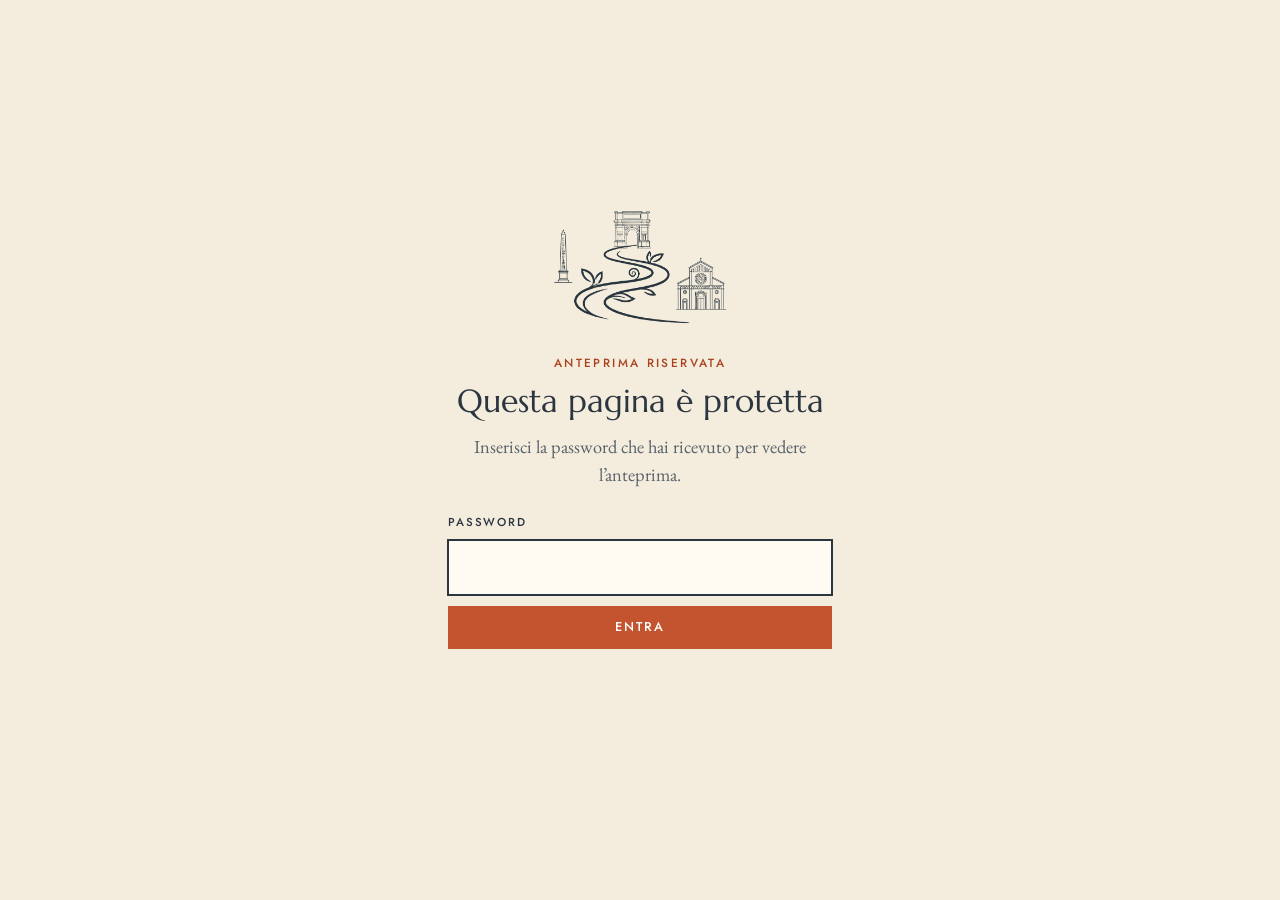
==== crediti.html @ 3506137d "Anteprima riservata" ====
<!doctype html>
<html lang="it">
<head>
<meta charset="utf-8">
<meta name="viewport" content="width=device-width, initial-scale=1">
<meta name="robots" content="noindex, nofollow, noarchive, nosnippet, noimageindex, noai, noimageai">
<meta http-equiv="Content-Security-Policy" content="default-src 'self'; img-src 'self' data: blob:; style-src 'self'; script-src 'self'; font-src 'self'; connect-src 'none'; object-src 'none'; base-uri 'self'; form-action 'none'">
<meta name="referrer" content="no-referrer">
<title>Anteprima riservata</title>
<link rel="icon" href="assets/img/favicon.svg" type="image/svg+xml">
<link rel="stylesheet" href="assets/css/porta.css?v=cec3ff56">
<script src="assets/js/porta.js?v=bc7130b9" defer></script>
</head>
<body>
<main class="porta">
  <img class="porta__emblema" src="assets/img/emblema.png" alt="" width="633" height="418">
  <p class="porta__occhiello">Anteprima riservata</p>
  <h1>Questa pagina è protetta</h1>
  <p class="porta__testo">Inserisci la password che hai ricevuto per vedere l’anteprima.</p>
  <form class="porta__modulo" data-porta>
    <label for="password">Password</label>
    <input id="password" name="password" type="password" autocomplete="current-password" required>
    <button type="submit">Entra</button>
    <p class="porta__esito" data-esito role="status" aria-live="polite"></p>
  </form>
</main>
<div hidden id="cifrato" data-sale="xH1IpJpv9F+vy4HvYJyS2A==" data-iv="WfISS+jM9rparlxU" data-iterazioni="400000">KKK6/z6exuKTG1l0fNaBkN30r4URt5e5mQXGX5FlsZaIgGAqCbBolrSXE32b0J57uvYV5OwiMKU4C7DgbQ2bhPMlA/[base64]/cau7+geUjUJ56qLoHa5TbYgeK+NBXYnRW7wChHUAD5VUco5Mt3RHLLTZsWGijpIZN+UTEZcEVCr5WuutIt1lSgg5thIUb1JSM1W3Gst9XE2GLtz96epxV1v2N1fkeCtN5zpazXuYqTzaa05AZMXbx3MQa59Mr/QmgiI7pfhpPyRYsWSsbDRRItWRDFFEfb61nO0dMy6L6K6HGlVhZ1Ig3Tdn/RKgCoDWe2rfm1LYm3uP4Rf9QcpJEKjpNE7Ic+fQFH27sDahUiwOPP/Id3Bkz/eU/uLu+tngFiOg0HQgmFfGGwdkbfFWzn3ViNGJsxbXJ9bhY30ujNFe+Kg/etOWQaOPhNunrK4LBvNj+9dF1kYB4kYuSDOnwtC2xPU9gGhRht32wIv/6cin2kQtfz9HYKYf5s4O6KgSTrp2/Wik+c6EC2NsvnQpEqb5WOFoVR9kMLT4BgB6VWiNJgaT8j0EKgU3VQAWftkx+wjA8TSDfh+6/qyBg3tEYXjZnYyM2dRK/4tw9c6SUEhTAWQFVgtuYwv4ywnjDLahrFTT9/GhZlpAbbsJlB0Zah0jGPqpj3PT15H9CQz6yCZhGcuBSom/YFYQ/ie3c4rLKKqMT6BtUIG5Xpo2L8vsGd9GNZj076kfoES5QiMaGyUFFZR06lhav+eGV+kq398u/2v2cMI5h/h2EHV5LV2wXJPvjj9Un1SnB5cJe42mhPrOT4SsjMntEMqr59Wntj3L3UAl3lPK1ZgFbk91XMjDO0osYTKsrNvC51WILV+ZJQWutE7cBgyozDsDX5HnOMn9LG2MXkq/kgbfOJtQLfkCEtYEq/gHPfA5K//JMrGkLNkv8Gm5kuxfOVqOkqnJQd8ZTzx+J2kAOkhSr3q4vJYsfA1NnbfdwJ4VzqlwBNLxmHyYMsAkrAkOf8dwbEwzpxWLAJgAW0EghvQMPFd5D2WY33GbDbwA43W1NVi0uUblAl5cgFiIj6YQzC5mVSjlVg4GWIIX24HDNkPkkl6ezRTvhbvcgsDR/1sLEU71zEdioNgEAuVLbL/VQis/hdvoRGKY1fJ00AEQ71nnL8KQ5fRWYXgFyOiGcR92Bf2uVXFhA+Zr5gPeSpF3QhgzurgjOUmm/6w6ubrU1+b0zX1kaNXfXf5D2zl2zcSEWs4PpPn6t6ddb0SBEOcgznIkPGovgve7gBUBMgLMu6NI29h2d2S5PX1gdJM2YCAS6HatX6VLcW+jwEOMUGAE6NlTHHA1mvGOOBTuZCH0TOxsSdbwu4NlrCRSNOQEno/WUxjCMi18Pw8egxaGmjKUrqtrraKbiNpFPtFkYByfVqfu/ovmIsohbGO9YOV8x4NN4PkcluvpYH0jVG1GxmEtvxalGjZjLkhsE1V8pLYZIkExgJ0v/FNzkvd2oOu1rkfwp+slr/+d/+7R3248/ezqwSUvHp3MUvF8VRTdC7q507TXgSIVuHFb1D5lFo4wg2niz1w+hik4OPBHAquKNsAb1YCpHq/YiPWCDeIaeFvSyrPRSjO7nT6VCr4VIPI9cEt2J3hHemMDsQxH5Vm8/0RZQUl2Lt7hLA0gRZxpCGt7p11oV5qCFi3CASccMl8FEQXYnOs+Dsboiiefi8oGt3izGGWpArtV9M74LbbVE4nm9i9APeO6/sN262LDUPHxFohxPTWugwEaVIvZ57AKuve5u+CYslYJEjmz5wnIj7TnoACVt+8JHhvL0LjEnE4WtYdkAev9crP53dQ69nvIYbW0eZi6hVCO1zDm1o9waeK05xHVYj8Trj5gVjqJUUeNTD4+rDMBfhcmx/APbzEJnWBm1sBsohsTNX6C1Q0e1nlIeivVAyurYV21vTdv/kzMFPj6lXPBgLJLWO4Egpk6BzepFHgjHvOHdCtO/4tJCfbAr7r78Jj3S3wiKdec8YjT27uJveyMdtwC+gCUZXRCOHP/ubDqsJxoao+1V9P21eFD9MPvs3ivf+QIUIVugAdzxBXb3ISh14C7fMwVmSN0GygEEflP+9Z2e30jTM9aFK4IpY5PUvNNucpIZ1R1knMVJ1mBCw4N77qXkq0uOj6I3jPYtpL2FSJ1YEV/rRIutcynS2zCeVNEODDTeWCo72scPR7/Fheh6MKFLaTeoC4JIUgOO/a8fMxE6iLoHuqxrGEsss8CxI/+5HeCC1al38BmFWCbN6xjwxt+JwlHKnf8tLFTH4Vn0McWJwKRh+q6utNNnUIKhrG62+Ofj+7YBQwvyXaUdzOSiw9ccBxfi7KvYXs9HKKJIZG9qBVJ0NfBbAZXnBVZh42mVQh0y5ypG2rsXtkwq/fyPHf9uBax81QWI2W/EYdGK45y31Fb3qYxV5aZZwgbtOBDRiEIGaxdkpoqfMNdJaxebnLAQ/ND1Ek1HHiPvZKKWu19eD/4m3fw9rEjm7PHHrVE2mjL2vzUXXOLPOjca3Ayk9mhfvncJzBhWNIyDc7DRW2IA4uVV/IHzsjM4OiF0pcgjh7T1uRN5OZ6V0shhIgBjeREpw7uM0pZUKkf+AMLGUvz26aIc4gbz3lnqmHWxmPi3XtN3NjcMe8EJkqdOe8KaEHbAf1W//R2scULTubROTFmTXTudvBwOyoE4Q6vf5zvxq7WhmzEAnKmHgoKX6tk/yEGD1+qtvwUnoYnYj+xbKd03HFk6P2/fZxAkbopgkxk4Y397x8MJIQdgurY4MpjNIeIX/vdqjsNHLOsY3+pFKF7Z16QTMNSUDgKfC0enHZ39i2lM9bRm7+s/NEdmAAobyNdbMRyPKE6yd52rEC1ewGm0aPHiP3hstci0TF3hbaIbwoVkP19gij+MtbORW8XnBGimkaQjl74gYkoFkMpL5mbRgr03xe//2JuhveYYiFdeGO0pF1qecMYpGZNk5rcsaldQOh5j6H67D6EluoT9YgDcqjVwXhHbSYofXPlW9puPtBOj3AtQ71vgQdUIv/gC6UP5Cy1Xsd112S8F/xmPFzIMwx4LfmGXcg9Pz8XExiHBTL/k/eF5eJ7jJh81ZuDDsQQIPA6Qc5WV98Bp1N85p+k/r8bPA30gYJJijwapawbN0+VIdHtmTltQs1oMSH/9hqZR6sJD+ya3PejmAfnUJgKM2job8Qwei1HMuCZ4jaraN5KE7m7uxmXt1XM/DJk+cW1AF0X8N/eiKb/9CN6d1m+VOT41iOQh6BGBvHkXunfLH95m++voRkzkl0fFfYVQae85dakW3ZgbzDdBDw75WvdMl3sMrKaf+aFBcudNl7gC5KT0aIP+d74awzbU+1Dlxs4we6/eFLyxLdSbPpRnVfX/ASWhxkuLZCLC+8Mum6UwdaF60hkpmJbsksHsKTzbkVA5J8eCzh/vXvm1beUz4D+DY2bXDFiCuXyIF6QbBjvEDgEjz8r5zvy+Jf8kSpZVgxNEczx02VviVEZ+XQ7TbcvjtbRcOBKvYQoU40GtTe6Ciqz0OOMsOPvy/GTsuLRcsM2gLTXv+qp/ySaCckXTlYioo35jnJtwpdfcrJSwh52hb5Ra6aE0a43qpiecXUwtS9UYAQ8l9n0+7nPjwkMhDEgGzZv/qpM79AhKKODlVAYJuMMZjhTkvEAE7M5QsRqg+fT17Ok8RDMMvMa8Aoj+wcrJo6HA1M/BAaE8dRD4hV1difORifMfroJx7IR0wijjSFjR511hxbHCCBGfEGOYYfBd/Mm2HSRCoSdU0YQaZSln08Vp/YdvY40TvJV1t24abDTUerGLoSA4h1anZPS9cbh/cvyWmOtGrvTNlOv6oGbVwF0cdiHV/0r4jV2OzrSLromSbJ5PNWjWXfaZAI0j1D9Q9om9EVnq2D01hs6XM/[base64]/jIpyzYBxh7yqxxd82+0GVZQ18qvquZpNKjTHlu+tpPCh80oM8Qgvk5ky/SkEITj4pMsT6/CD0Yv5e2J1rfUDmjSMi7ag4+kI2whRjdSxeFQxPB8CP3XylfaGufZDQplNWGod/bjkMaeJyjQAhuKEsPMmnnglcHiVXEkilwzMO8i1NZSUY+6TVR32ZOuZ1wHpYFy6X58sUVE1QMFyhim+OdItT+nhd3sVtL0o+/iu9mfq6itMl3SHThWC1ZEcsEhmqVG14nLAlOYahUf/I+aT+1z8i1yf4SkvKE/Y5uD3NHcIccxSASXymutfc/DHGzFO0UM/K5G+5HydydQxlHIcvfDpRGTaIuVc4w2oWdRw9PjEDQju+vdNEHPC8TE52pY/lwiH1o7VhP6Jgq94bLVizmndjhTyaMrbKlcNqEBqAnJriuu0Hcu8FtJgn3X1heIKM/ltuQpuzTH1AEt1Imrg3IBp1GQQf5io/N7fTJzRi6krAXzcDwKfUMNmZRQYY09nV/LnYoOQmMwMHx48NHH5B0B2/ehAn4aecyMC63JnY9oGEqOglrszkwfqTlrnljbYSMSctpzI9rSy+nwBlSCZ8WF6BXvOa1/dtvFzvPjTqndf9NX2qwsILHFOKr2zcjQbzenfHv0FMnQMSqlE+6iJc8Z7HzeDEqMzTy2lT97XHFIi9q5fDQP7KPr7S+3cFmKutSlMpajOQAhMd6ar4gu++RUtU57sXM80iIbKWAOsU8OUoNy/KbXmjPOL1RnvvW8L5/hUzubT55rTPq5piBCcxJpEXy2hAy++HWE4VC5e7AAnzxpcQJ3h825NujoRzApkvAnslfweqTwYS8yc6M6tqbOz/c6xVeFFfE/iQE/E/J0jdqacwnPxVDHDzYlAjPGYNJJKeFmMVqjzBYCl1f/DXUixoxJZ9GcgOIyjS+sRQh7gZWh//K58oKAW5zk3tNHqUHKfJwnAgs/ClXSO5V/u5wNuFPpc1kldDhZc8IBBioIWAvE7Th8/GGMoCTqYqPPwJra09YCkgoYWHDvfxhxhdfq/w6s+VYeTlp6WjmpnWkTo3q1uPFQHQNDX+/1Oe4/+bGFnR1n+ueCMvhNwPOaPV8orjVIsBJjsg1Dnmd9DMPVl00HrHbE/T5fSxNwj7N2QhVCCoq70NoXc93cpx9u8jjhVWEgqoC+71QIDCnCW1NfznA91tLEZ5jWRFiGcMvg6BnsH4UOnI9HGIWRQEXtGSUTHLFUc418q2vAsqIe4GlreQjQ/UVRcNppEQIXZyKU1hRaCqNBlHtD65w11eHsA4I10suKuclvL2thL9rqn2ubsVaAhPn1BnROGofwdiW8LNENmYRsOZL8PI3zqh4Q2c4zYIBee5D+/2rw8huiF7IdINNCjmK1hkll5II5ywLw4dsHpdVrzm6dDRW3aTOvmKbXCg3E/WaqX5vfp/gzK5AfBKNLj6Sj6CLzr64a+q5cS5QTcAQNfU+YIl/9Bze4VqhlAXOFx0o+ah/[base64]/s9pYSUYp73NTJf94LoVuVW5j9lbUvZLkD1A8IN1tJ+UIeNQ7cFRcRjVLqUCVcRJ/[base64]/JH8ZVxNFEroCYOhTA7lfpWj+96nUtqcPozJgN7RS2NCDy1AVcjZuQlKlyAfO7Rgd2y6cB2U3WCGXeicP3J6/[base64]/qz7C7mSXP7jjsOW+RjMlXk1fl5ZSHHZq9E3OZNo+TbPF5buhwJa+YfT9t16fHqEdnJCZkG4cy4t4UufyyzIJEVgpCQI0421dPLVSDhlm1IVHy9y0Dn8Rf/9ZVvW/RljF1mhy8mQHrRE5j5MMutJC3TUMIvO7wQrf5o7nAvJ8EsLa+6R2BspK4TRu5CSl8u4vtSF/OyRrugiFIqHIKBFlcGCCfq9nlBaq6QdeY+d9VRGAez2tV/zcG3gmCqCPvMjtsUR+uac+w3BANHNdnFJwGmeDzOo4ocvwkBqgAWxUxg0Zjjm3P2r7MthrQIXgd3MwXkVKP5PSQxLmbXY6275I7BQ2xPIWTnUp8cMfC/5QVczRHZJD4LxFpZTwgQY8BcqpzotCB8dteFNS9CHMCz0hYPNHKBaldiFZcjK5bEmv/[base64]/GW3CaojBF45st3wAy9JNO/vtuUon67oTO7ahNKgU0NdOMYdYoEAhMjZaMVlVH0s4w/NJ4hT0IxUx6xLQXE7bgrph2gwk4qG5GedfmS4ZhkSFQpd0z77I4dBr6hvB48Ov8Uaczjb1Ejm8Vrz8hyEodlRcs+SYoxS+11nx35SWJSSOQl2Jdj4Xht/ZN8zHX4JgDQe3+RJy1NnRu9zCAmGA3RUhHTkrk+NoExsAQXq99nLAOT0r7ljBFQYoDzpHgWJTILitrn+1JaXix8EuGhrBSvsbK67gctchstNg3YTzsalMtT/qwiBkyxrlU76Z7sl4YeRK+tzA/zjuTbF34+DOq3npgX/DvT8COHCLzoDHiDK+6VNqUfDgDQBhfRsGwfkJMGNxabYQfgFNIPSBczUhDRnuUVHaqXejKyjbVVJlTzqByMZwlXXi02XYRhLvRUbbJri/OAAKbzyj7VIRaFrw844VyfHqaYFSc5mBKjV951h1JjIel1IYfOYwoFmiFaz8AxQLWNVp7l3PD/etDF0JAfEo92JHV8XMhYvXp6EC/OBt/vmlBz5bFScZ/BTRvsWKVWgU8im4OSRGYkjdmKo8kXoVsSE0pqVqAwlhRTrEP61l+vgnt4tRnQjWZYH/q8To/yEEFaGXBMAhClWQxHX/qhWcHudlyd+XJBpT0X9qxU7idb1G/iBrNqNeuUljXkl2ABYvpmleY+Uh0agNoIhZXFr4rV/PFGrENbE2xpLlodpGbeHOO0AuvwtkQb65YoGaxic4NTCuMzx0k6ScbNImHfw/luOeRM0LcupinMaRSO5qetwbf8l/+ietFk3Bbe9SXRJP/P6KiG4mHlxtAuNWdG+dVeZs7vsZyNxdXnYRpN1VMDDSaj54fzrQTso4Y/PRMIUesuv9iLjGSzD0bv5Ag4xC/uCM8e9LptwbGizout71rTxJB9r3g9BPDdx/QYiHnXU4o09JXM7i3f96RXu7K8VyqDrMgKqM8Qz+lFL34xjNLwzshW50Y3EZluoJjvEj6mpzkFAUMuPu9HHKyeIIdfsUuvvpjswLDaFPfWtUiNgrmC5e4WJfWxwNgwMxU2aztN/9D+2K+yhedRwjrKtHFeDrFrqnw5YcAzrm5mZyeMxtFtiYdWBAaz17HjFnYUOzX7ymieVwsvEmuJxLXwIPuXwhlb0KOxxBI9CaBxsC8v4RLZZe7oLt/11AX+mKJiN3hH+gDhl/fYGgGKArqKnIrrn3h5Wf+RWCHVp9KsQrvt4TYrsfiAIfpAFQ4lLFDtmlZ2cn+Ailons8NUM8Z0Z4ukXiuh25pJgsTZTENfE5S64b/H34i5vnV/L6y3i681lOYsWpVBktTGk5FwFPB9Bo52m0yGHiqVTVNXv5dh2FEfE7v4Fokh8Ax2YVZ4j9T7fWLkHdY4r7NPoBXJ68WxtJwgJI5l03w6DRSnt4h4usiXmFFslCfNE9fa7nvignJS9qYGdnDK9S9gL96VN5IY8YAcpIFxN7/9u9eqGkpWDsVDhZT5EyOMJn8ASIfa0Z6nKc5YbEDOKJHod26sdFm0//QcC8byjea5Nx3nov8f5wQEyhx9zsd0sv5OHhIXAx/ZgdC8ydLmGKAC1UQeYOzwixGINlf8oBZb5GfjSihvG/F3Tbp4ehr1OOWJW0PWoOXGgQG+aZFEqDl9cd4phQuImn6KEfUEsJ4QZNZ5VHNvrXz1v01UmNUTY0x2O3lW1pkXv6/do/Xn5bhWcYfcjoBJUvhR95mz98O/YV+9M/dym6apFvY4gtGQwbdEK5yODIPCCgMQJyavZ2ElhQGoGuMSu0bwfHm/rf17t4O6uydkC/mBikB1FmgfW0BJHj9x0jMvF+iRjIv7GoP0CZlHhi1vUEn+6RAbcK9PLY5OgzdGcKmJ7SSHDwIeBOOxtsvXsWodusEl0rSpP2P5kkYSzu4Tql26E/f3bjMqJeMN+2c6pL9F4l1R52LxR7iQCln3FmGQb1nl4bmoQBKdN5Llh62AqTOoJyzx6vCZ61m935GpFGm3dROWkL7UHQsy/qwK6PlzYTMswvfprIND1p8ATfuHo3CfoSSSPfwrJZHsJsGG00KcqDpvg312qIa5aMpNGR958EuDbC3dZbHpKElKfnWKEQWkmgxurM2rihz2B8pu8Vswkg0AHXriJXKfoQCS/M5WkxUL+2g3cKYYbDpEYhSpslvItVg0Q58v/KOLz+XeJLBzlAxdKeUnFVMLRQtfUcauNZTh/DqUIssCimpKjOHbJxAmXCYqOORoKANWFLiGV8FGBrc6/XbS5/Y7ILeoxlZgiLAoqBwUw/a9nKBNG9bhidvYA3Vqix7+dR9E2qt2wsWOEJSXKJYeUg5CrpusYJhiWWYGDfqe/wjvmCYnqKA3UdOhsEH1IJRHHkRwzot62W0swcgjczJTHy/xajgizel1EMdkWv9F2oe0kuxg8wllOz5nBo42y4/qB4JPuT6a3SyGFEpGS5Iy+Om8FyX8sWm5nODBZkj1jyzk6CJpCB6vJLMQSCzK7Jf19/RV0ObD7U78OpZy/pI4dyJhygBBE96rCTymJLd/BkkFL+2TFM1FKEIA2Yk5icApQaVFs6JmI6iz3N2gTpEYBI8qXNGK6Puw8z4yTpLNFeNgFJ5+LzI5kg6VH9w4IHF6pbxR34ghrBXe5L2DoyQo6fMx0A9E1rqiaYAki2zvUZFU8zsClDt/81fMdlpoXTcPhIHU57JbQa2ntLwuYv1osL1gTX4k2lvJj+l2WoqIPzrPJEs5SrPQ9kFpurxEX08CeVorHbMGiWjFNV6+RcbA8BgUGNX+ix9FpmMVabnSiZV/bnbwJkZWwCbr5GKBlZSpZ1uaOVJbF2s3evu07lPTZ1ibhFDlH7IuWD2BjPWVdDLCgUqzJtRg1um3slnNQ31NvyXlmoZ5YDMhUXl4/95kDKZpMNDxfdDVHC5/bZVrcSHdjdwsB8ivKV4RrQrdlL+qAT+UZrO9TMuioZSoXBJVLFANFQISJvRVFJpjytmY5qzX0DHXbAjAXmMX3yKrcBvYO4A4ZMStnw5q+m8YKZsR99dyVx42fr4cYKC30bhnzgVqoLeYXAKv1xxzWXLeWelS81OO9RZYbgHKBz4naa4OfeZrRtTyAC2QcrpSKPZ6/7sElYdOlcprmSJG0eTShThnj6zAPIvFRBRfak92lY/8K3+SitR/fmFPRm/77hwFmWmi0X9BeNNxvXu0hIbdPEZvmsg+E/XPkvUePnmekOixW54hqVv0nt8R+oKBECS/AJYFj36PglKu0/aoAkL1ayrAVdnVS072w3pWUqMoKa8jFT+7V4e6LoNJx+zjDy/EqwFvzjht6LC8JFqTWAFdCq+27kn6jTltFhpA7YxXcY9elRKz5mlABkzfA/PxM9VnUnjqAxZJppLPkcIuGfcBaFW3MrUAfPgkiLWU6gYJ/FrNycKi8d8AwsIN9eOucM8IsFHCQU80yFcfRzB12nofNhPkJhEe3FgSEiOkiMKwrA4fe09KZr2baBbVLWl3rNniHMEu0PbalZDbRZ/lyxSxAIVbdhZRYZjI0AcfBYPI9WnWyzjz7hvYhOrXRQ7aPBMm2HeaBRhVdbhU9mxIq9DM60iFVRxgf2zRLWe2FDWX3stHH97vb9Im34vIyGQsUba73Vz8TiP/aYpyHxFjRNGoYe3P8JqpYpKx8EQ0NHSQ84KxksWbj6pJtq3AMZ97q1Cj7JCMYwJZAEV8OWxH5kRQBXQUs1ul6cQbvlp3e6Ku8kZRPtvJ54/[base64]/cQ1X124vDql1JPi7o/dMge1G6tHfNk9cECYgZIDBhk/3/hoFJES4dLrhhMhuDnIbqhcbyyIRYsV1PQQ54aBKG1ltD7c0/y+FQViC7Vk+HrflBx54VXhvPsrhAHDYSzH0BEmoczh9W8895lVKmJeYGXF2lSKgEUYkFh8MI2oSu3kNM/WKBQ7BKHfBm9WIZhjpuVXI+dtT9F7fZNDUNVpvFpGQWEkA3B43HMe+pvqJJ0h//0/bJYa1ZuiDeRmCaQ9fKj3lr4PApnGBOoBBvLOka86W5e+KBBph3MmI48RVZAOTxYmdXVq760FfCEMV/0NrUeZc9IpboWSRdEokNbzCn51S3BHRWUlt4KO8Qz9EM8DXS/ywyliryuxFPPoeUpKYK5Vp27eJsF3n2yetUbTG5gWIHaOyhaRpVKRm/j67T1XIyivsUYk2JDs/RzgVwhbrhUZTJPLaSEaSipbxagUbqf1uzM/z+viYEHF7WToVbZ3mBMtLbc08NvfBdl+p2BGmGkVOhLY6P3Gf69uLCs4wuVU2A+keudfAjLWVd99tERStAq+K8/qdJQXYlbTDUtyB7Ip4ErlOK164AchOYtOqRx5HAo3+FT0gOlA62Gee4betNZxWCGc3WWRk1Y6lcWHKJT2yVzzjxcizz9viKofwBQr9B7SdbpJGeM5sB2zzCGp0LPbn+YS+A7BEtZQVdNMwN9ISxnyE6Uqhn3Xz02Yw2SxS/xLngPKfaRnm9yesIT2cGI2kB+P9nkzOstBTSQbTU1ZYet0B/ukvdzDJi4VXU5zjPlQFPoS3aR1wcKnuFPkk5o8D6qG9pyKLiJsER75NCM2uqWHScmqkUwLNcHSUlAMtozTZa5pjz7U96rSEFiAXpSQ/myZJyl5DaxA03tIUbFTvq3Wscu+X51zGlqwNa2oRhtjpbYswUNLLHSsPMZPZSuaiAmFAYFCvwUNHq1qRs2H8YUgm7iGBH1WXzJ62ojmfx0LuDLh8J3FLi4N7oO7XaV7bdYiIRRMNPu1JIMtuJsawu5PtFhyxyucqDrcPGkN/ywmzSG2/LZy9ulKiL3HFTwCLy6DnEHGxz3CzPNQChO4CuFjRdKYKBKpdlgcFXLSBkS7f9fC5X+GtaxXJn2Ay6zLzcZEoAsjqP6LLrKfUJDjkIBn339PTrw1VhvMHYjZ36v34YqtxptD292lzENzYhjvM4Ay8ksB38eW3WzllmWdmI5xO+DruBa4rBAi7P2Wm/exCDxWUcu+ajGZ8vqkE+bYBZlKzwUV6hE++htKEK+hP2NwPXj0hkkC1qGTEnYtls1Rifn6sC0/QdzyXAV/YShGDfDKHOhQiCqysGlzO+s9O0AooKL3Z8lhPmUdfGbvkixfSmC8i2qbjVQH8ITLn853kebYeLk4CajZ+ma0zvJqRihncrHLMJvhPzwnvbx2c2HL3hBcz7z3Y+68VA4J6Fa5hj1Ul6x/vOPSU9RjSbSOlAO+YGt8JRUye855gWHwoCsV08rpQgeO/lv51rOWZwAoD696uUNksfjNyiZrWabNmdWXZm+gGu73ywXBWpLcNc1xn6wwKiAquMeqa9XKvNCE4SVQoZcRUX5Vs+vCiUy/gnGcOPPz1LoSlAijOI6FM5EqjR4lQ4h15FEW8UhfKB14c0ElzIK3XW3/T+knPxxETjsUrpvX/tbGm1doHSWT0ZMBNkQqtxvpoyYzz2p6oGDyG1EtiHHQxPHs01uh0d2uRl7oaLOu7nK4gn2E+jI6xPIBz1J4Ym1mJOEjvLY/UfoEbF+f93jrIYp15Rx0WtzwIeyBvdnaf8tFnMv7brJPnnuxp+DusJx21aEXfbI6qQ1r18wkbb0cb12Nzv4LPdGpEC5AjlXO3iWzKapHKjjYOW/QXRK1Cg0bBSBx0f35RWrYtuAc7Qg8avjz0lGjOBhZnv9q10neZik9rG8RLF1lhLZYzDYDp431yTHrgNvo3UFzMzxD3gOo8EhCSVivDgt/ZGRdKHzR5qvJP1xY7IQQvCa77/3qCrUvP61ZJWyi5Y2laJd90ocg6a/+w8dg2V1/NYliT8InJBD9XVm4P/fdfA5c=</div>
</body>
</html>
---- assets/css/porta.css ----
@font-face{font-family:"Marcellus";src:url(../fonts/marcellus-latin-400-normal.woff2)format("woff2");font-display:swap}@font-face{font-family:"Jost";src:url(../fonts/jost-latin-500-normal.woff2)format("woff2");font-weight:500;font-display:swap}@font-face{font-family:"EB Garamond";src:url(../fonts/eb-garamond-latin-400-normal.woff2)format("woff2");font-display:swap}*,::after,::before{box-sizing:border-box}html{background:#f4ecdc;color:#2b3640}body{margin:0;min-height:100vh;display:grid;place-items:center;padding:2rem 1rem;font:400 1.15rem/1.5"EB Garamond",Georgia,serif}.porta{width:100%;max-width:24rem;text-align:center;opacity:0;transition:opacity .4s ease}.pronta .porta{opacity:1}.porta__emblema{width:11rem;height:auto;margin:0 auto 2rem;display:block}.porta__occhiello{font:500 .74rem/1"Jost",system-ui,sans-serif;letter-spacing:.2em;text-transform:uppercase;color:#a9431f;margin:0 0 .9rem}h1{font:400 2rem/1.15"Marcellus",Georgia,serif;margin:0 0 .8rem}.porta__testo{color:#57626b;margin:0 0 1.8rem}.porta__modulo{display:grid;gap:.7rem;text-align:left}label{font:500 .72rem/1"Jost",system-ui,sans-serif;letter-spacing:.16em;text-transform:uppercase}input{width:100%;border:1px solid rgba(43,54,64,.25);background:#fffbf3;padding:.8rem .9rem;font:inherit;color:inherit;border-radius:0}input:focus{outline:0;border-color:#2b3640;box-shadow:0 0 0 1px #2b3640}button{background:#c4532f;color:#fff;border:0;padding:.95rem;cursor:pointer;font:500 .8rem/1"Jost",system-ui,sans-serif;letter-spacing:.16em;text-transform:uppercase}button:hover{background:#a9431f}button:disabled{opacity:.6;cursor:wait}.porta__esito{min-height:1.5em;margin:.2rem 0 0;color:#a9431f;text-align:center}
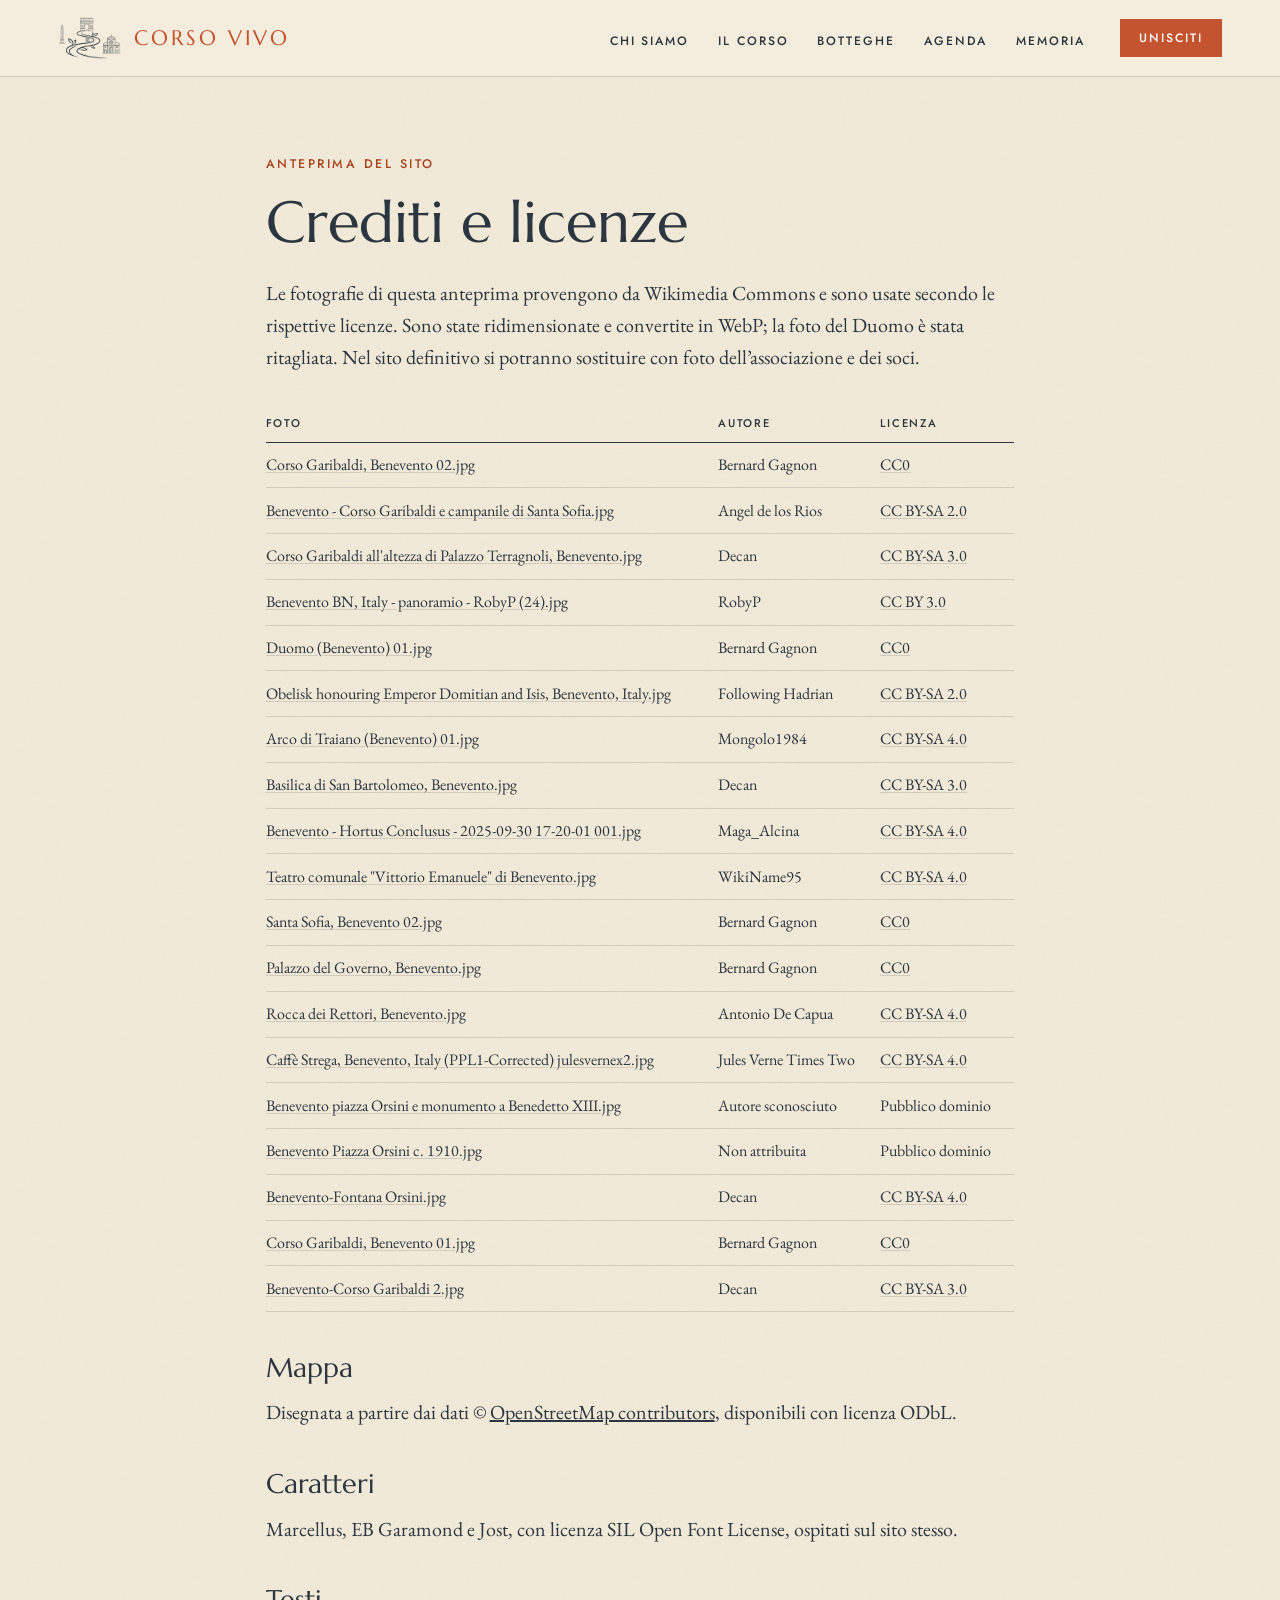
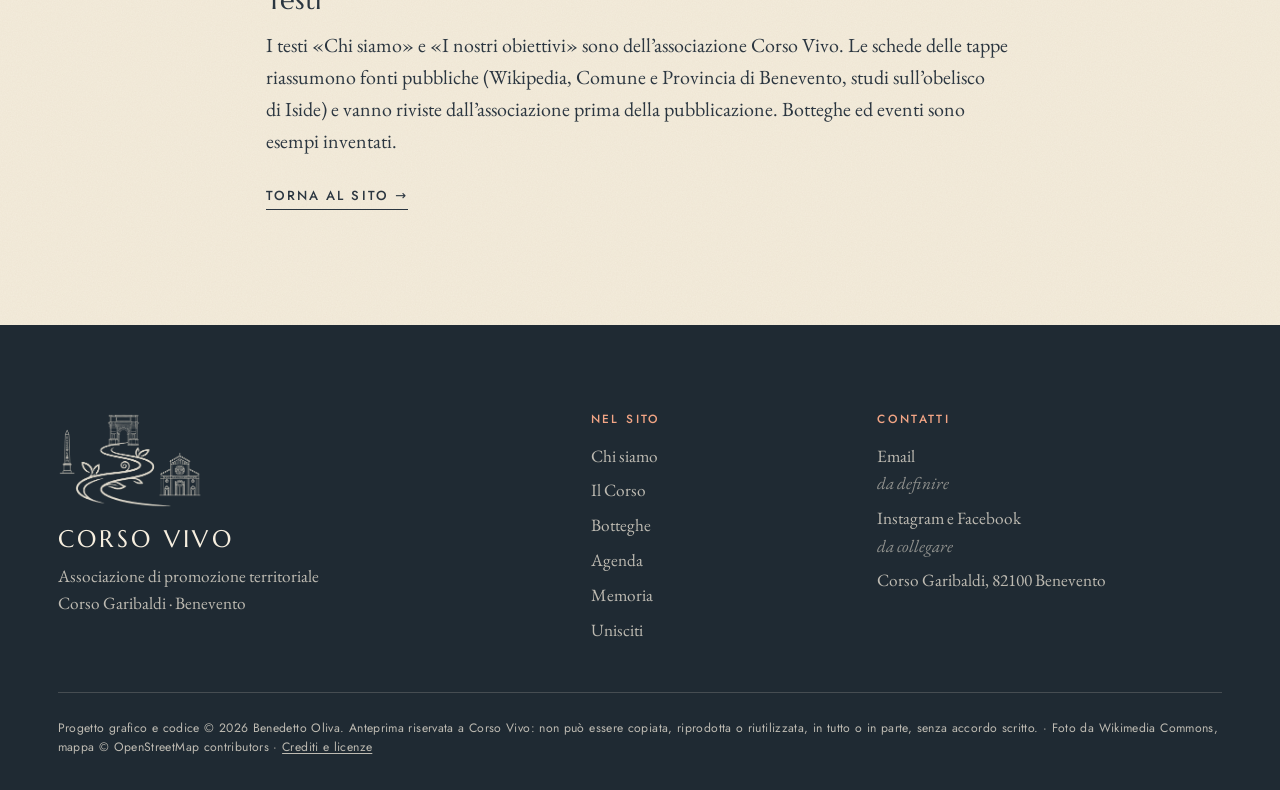
==== commit ae5b9c4a: "Aggiorna anteprima" ====
--- a/crediti.html
+++ b/crediti.html
@@ -1,29 +1 @@
-<!doctype html>
-<html lang="it">
-<head>
-<meta charset="utf-8">
-<meta name="viewport" content="width=device-width, initial-scale=1">
-<meta name="robots" content="noindex, nofollow, noarchive, nosnippet, noimageindex, noai, noimageai">
-<meta http-equiv="Content-Security-Policy" content="default-src 'self'; img-src 'self' data: blob:; style-src 'self'; script-src 'self'; font-src 'self'; connect-src 'none'; object-src 'none'; base-uri 'self'; form-action 'none'">
-<meta name="referrer" content="no-referrer">
-<title>Anteprima riservata</title>
-<link rel="icon" href="assets/img/favicon.svg" type="image/svg+xml">
-<link rel="stylesheet" href="assets/css/porta.css?v=cec3ff56">
-<script src="assets/js/porta.js?v=bc7130b9" defer></script>
-</head>
-<body>
-<main class="porta">
-  <img class="porta__emblema" src="assets/img/emblema.png" alt="" width="633" height="418">
-  <p class="porta__occhiello">Anteprima riservata</p>
-  <h1>Questa pagina è protetta</h1>
-  <p class="porta__testo">Inserisci la password che hai ricevuto per vedere l’anteprima.</p>
-  <form class="porta__modulo" data-porta>
-    <label for="password">Password</label>
-    <input id="password" name="password" type="password" autocomplete="current-password" required>
-    <button type="submit">Entra</button>
-    <p class="porta__esito" data-esito role="status" aria-live="polite"></p>
-  </form>
-</main>
-<div hidden id="cifrato" data-sale="xH1IpJpv9F+vy4HvYJyS2A==" data-iv="WfISS+jM9rparlxU" data-iterazioni="400000">KKK6/z6exuKTG1l0fNaBkN30r4URt5e5mQXGX5FlsZaIgGAqCbBolrSXE32b0J57uvYV5OwiMKU4C7DgbQ2bhPMlA/[base64]/cau7+geUjUJ56qLoHa5TbYgeK+NBXYnRW7wChHUAD5VUco5Mt3RHLLTZsWGijpIZN+UTEZcEVCr5WuutIt1lSgg5thIUb1JSM1W3Gst9XE2GLtz96epxV1v2N1fkeCtN5zpazXuYqTzaa05AZMXbx3MQa59Mr/QmgiI7pfhpPyRYsWSsbDRRItWRDFFEfb61nO0dMy6L6K6HGlVhZ1Ig3Tdn/RKgCoDWe2rfm1LYm3uP4Rf9QcpJEKjpNE7Ic+fQFH27sDahUiwOPP/Id3Bkz/eU/uLu+tngFiOg0HQgmFfGGwdkbfFWzn3ViNGJsxbXJ9bhY30ujNFe+Kg/etOWQaOPhNunrK4LBvNj+9dF1kYB4kYuSDOnwtC2xPU9gGhRht32wIv/6cin2kQtfz9HYKYf5s4O6KgSTrp2/Wik+c6EC2NsvnQpEqb5WOFoVR9kMLT4BgB6VWiNJgaT8j0EKgU3VQAWftkx+wjA8TSDfh+6/qyBg3tEYXjZnYyM2dRK/4tw9c6SUEhTAWQFVgtuYwv4ywnjDLahrFTT9/GhZlpAbbsJlB0Zah0jGPqpj3PT15H9CQz6yCZhGcuBSom/YFYQ/ie3c4rLKKqMT6BtUIG5Xpo2L8vsGd9GNZj076kfoES5QiMaGyUFFZR06lhav+eGV+kq398u/2v2cMI5h/h2EHV5LV2wXJPvjj9Un1SnB5cJe42mhPrOT4SsjMntEMqr59Wntj3L3UAl3lPK1ZgFbk91XMjDO0osYTKsrNvC51WILV+ZJQWutE7cBgyozDsDX5HnOMn9LG2MXkq/kgbfOJtQLfkCEtYEq/gHPfA5K//JMrGkLNkv8Gm5kuxfOVqOkqnJQd8ZTzx+J2kAOkhSr3q4vJYsfA1NnbfdwJ4VzqlwBNLxmHyYMsAkrAkOf8dwbEwzpxWLAJgAW0EghvQMPFd5D2WY33GbDbwA43W1NVi0uUblAl5cgFiIj6YQzC5mVSjlVg4GWIIX24HDNkPkkl6ezRTvhbvcgsDR/1sLEU71zEdioNgEAuVLbL/VQis/hdvoRGKY1fJ00AEQ71nnL8KQ5fRWYXgFyOiGcR92Bf2uVXFhA+Zr5gPeSpF3QhgzurgjOUmm/6w6ubrU1+b0zX1kaNXfXf5D2zl2zcSEWs4PpPn6t6ddb0SBEOcgznIkPGovgve7gBUBMgLMu6NI29h2d2S5PX1gdJM2YCAS6HatX6VLcW+jwEOMUGAE6NlTHHA1mvGOOBTuZCH0TOxsSdbwu4NlrCRSNOQEno/WUxjCMi18Pw8egxaGmjKUrqtrraKbiNpFPtFkYByfVqfu/ovmIsohbGO9YOV8x4NN4PkcluvpYH0jVG1GxmEtvxalGjZjLkhsE1V8pLYZIkExgJ0v/FNzkvd2oOu1rkfwp+slr/+d/+7R3248/ezqwSUvHp3MUvF8VRTdC7q507TXgSIVuHFb1D5lFo4wg2niz1w+hik4OPBHAquKNsAb1YCpHq/YiPWCDeIaeFvSyrPRSjO7nT6VCr4VIPI9cEt2J3hHemMDsQxH5Vm8/0RZQUl2Lt7hLA0gRZxpCGt7p11oV5qCFi3CASccMl8FEQXYnOs+Dsboiiefi8oGt3izGGWpArtV9M74LbbVE4nm9i9APeO6/sN262LDUPHxFohxPTWugwEaVIvZ57AKuve5u+CYslYJEjmz5wnIj7TnoACVt+8JHhvL0LjEnE4WtYdkAev9crP53dQ69nvIYbW0eZi6hVCO1zDm1o9waeK05xHVYj8Trj5gVjqJUUeNTD4+rDMBfhcmx/APbzEJnWBm1sBsohsTNX6C1Q0e1nlIeivVAyurYV21vTdv/kzMFPj6lXPBgLJLWO4Egpk6BzepFHgjHvOHdCtO/4tJCfbAr7r78Jj3S3wiKdec8YjT27uJveyMdtwC+gCUZXRCOHP/ubDqsJxoao+1V9P21eFD9MPvs3ivf+QIUIVugAdzxBXb3ISh14C7fMwVmSN0GygEEflP+9Z2e30jTM9aFK4IpY5PUvNNucpIZ1R1knMVJ1mBCw4N77qXkq0uOj6I3jPYtpL2FSJ1YEV/rRIutcynS2zCeVNEODDTeWCo72scPR7/Fheh6MKFLaTeoC4JIUgOO/a8fMxE6iLoHuqxrGEsss8CxI/+5HeCC1al38BmFWCbN6xjwxt+JwlHKnf8tLFTH4Vn0McWJwKRh+q6utNNnUIKhrG62+Ofj+7YBQwvyXaUdzOSiw9ccBxfi7KvYXs9HKKJIZG9qBVJ0NfBbAZXnBVZh42mVQh0y5ypG2rsXtkwq/fyPHf9uBax81QWI2W/EYdGK45y31Fb3qYxV5aZZwgbtOBDRiEIGaxdkpoqfMNdJaxebnLAQ/ND1Ek1HHiPvZKKWu19eD/4m3fw9rEjm7PHHrVE2mjL2vzUXXOLPOjca3Ayk9mhfvncJzBhWNIyDc7DRW2IA4uVV/IHzsjM4OiF0pcgjh7T1uRN5OZ6V0shhIgBjeREpw7uM0pZUKkf+AMLGUvz26aIc4gbz3lnqmHWxmPi3XtN3NjcMe8EJkqdOe8KaEHbAf1W//R2scULTubROTFmTXTudvBwOyoE4Q6vf5zvxq7WhmzEAnKmHgoKX6tk/yEGD1+qtvwUnoYnYj+xbKd03HFk6P2/fZxAkbopgkxk4Y397x8MJIQdgurY4MpjNIeIX/vdqjsNHLOsY3+pFKF7Z16QTMNSUDgKfC0enHZ39i2lM9bRm7+s/NEdmAAobyNdbMRyPKE6yd52rEC1ewGm0aPHiP3hstci0TF3hbaIbwoVkP19gij+MtbORW8XnBGimkaQjl74gYkoFkMpL5mbRgr03xe//2JuhveYYiFdeGO0pF1qecMYpGZNk5rcsaldQOh5j6H67D6EluoT9YgDcqjVwXhHbSYofXPlW9puPtBOj3AtQ71vgQdUIv/gC6UP5Cy1Xsd112S8F/xmPFzIMwx4LfmGXcg9Pz8XExiHBTL/k/eF5eJ7jJh81ZuDDsQQIPA6Qc5WV98Bp1N85p+k/r8bPA30gYJJijwapawbN0+VIdHtmTltQs1oMSH/9hqZR6sJD+ya3PejmAfnUJgKM2job8Qwei1HMuCZ4jaraN5KE7m7uxmXt1XM/DJk+cW1AF0X8N/eiKb/9CN6d1m+VOT41iOQh6BGBvHkXunfLH95m++voRkzkl0fFfYVQae85dakW3ZgbzDdBDw75WvdMl3sMrKaf+aFBcudNl7gC5KT0aIP+d74awzbU+1Dlxs4we6/eFLyxLdSbPpRnVfX/ASWhxkuLZCLC+8Mum6UwdaF60hkpmJbsksHsKTzbkVA5J8eCzh/vXvm1beUz4D+DY2bXDFiCuXyIF6QbBjvEDgEjz8r5zvy+Jf8kSpZVgxNEczx02VviVEZ+XQ7TbcvjtbRcOBKvYQoU40GtTe6Ciqz0OOMsOPvy/GTsuLRcsM2gLTXv+qp/ySaCckXTlYioo35jnJtwpdfcrJSwh52hb5Ra6aE0a43qpiecXUwtS9UYAQ8l9n0+7nPjwkMhDEgGzZv/qpM79AhKKODlVAYJuMMZjhTkvEAE7M5QsRqg+fT17Ok8RDMMvMa8Aoj+wcrJo6HA1M/BAaE8dRD4hV1difORifMfroJx7IR0wijjSFjR511hxbHCCBGfEGOYYfBd/Mm2HSRCoSdU0YQaZSln08Vp/YdvY40TvJV1t24abDTUerGLoSA4h1anZPS9cbh/cvyWmOtGrvTNlOv6oGbVwF0cdiHV/0r4jV2OzrSLromSbJ5PNWjWXfaZAI0j1D9Q9om9EVnq2D01hs6XM/[base64]/jIpyzYBxh7yqxxd82+0GVZQ18qvquZpNKjTHlu+tpPCh80oM8Qgvk5ky/SkEITj4pMsT6/CD0Yv5e2J1rfUDmjSMi7ag4+kI2whRjdSxeFQxPB8CP3XylfaGufZDQplNWGod/bjkMaeJyjQAhuKEsPMmnnglcHiVXEkilwzMO8i1NZSUY+6TVR32ZOuZ1wHpYFy6X58sUVE1QMFyhim+OdItT+nhd3sVtL0o+/iu9mfq6itMl3SHThWC1ZEcsEhmqVG14nLAlOYahUf/I+aT+1z8i1yf4SkvKE/Y5uD3NHcIccxSASXymutfc/DHGzFO0UM/K5G+5HydydQxlHIcvfDpRGTaIuVc4w2oWdRw9PjEDQju+vdNEHPC8TE52pY/lwiH1o7VhP6Jgq94bLVizmndjhTyaMrbKlcNqEBqAnJriuu0Hcu8FtJgn3X1heIKM/ltuQpuzTH1AEt1Imrg3IBp1GQQf5io/N7fTJzRi6krAXzcDwKfUMNmZRQYY09nV/LnYoOQmMwMHx48NHH5B0B2/ehAn4aecyMC63JnY9oGEqOglrszkwfqTlrnljbYSMSctpzI9rSy+nwBlSCZ8WF6BXvOa1/dtvFzvPjTqndf9NX2qwsILHFOKr2zcjQbzenfHv0FMnQMSqlE+6iJc8Z7HzeDEqMzTy2lT97XHFIi9q5fDQP7KPr7S+3cFmKutSlMpajOQAhMd6ar4gu++RUtU57sXM80iIbKWAOsU8OUoNy/KbXmjPOL1RnvvW8L5/hUzubT55rTPq5piBCcxJpEXy2hAy++HWE4VC5e7AAnzxpcQJ3h825NujoRzApkvAnslfweqTwYS8yc6M6tqbOz/c6xVeFFfE/iQE/E/J0jdqacwnPxVDHDzYlAjPGYNJJKeFmMVqjzBYCl1f/DXUixoxJZ9GcgOIyjS+sRQh7gZWh//K58oKAW5zk3tNHqUHKfJwnAgs/ClXSO5V/u5wNuFPpc1kldDhZc8IBBioIWAvE7Th8/GGMoCTqYqPPwJra09YCkgoYWHDvfxhxhdfq/w6s+VYeTlp6WjmpnWkTo3q1uPFQHQNDX+/1Oe4/+bGFnR1n+ueCMvhNwPOaPV8orjVIsBJjsg1Dnmd9DMPVl00HrHbE/T5fSxNwj7N2QhVCCoq70NoXc93cpx9u8jjhVWEgqoC+71QIDCnCW1NfznA91tLEZ5jWRFiGcMvg6BnsH4UOnI9HGIWRQEXtGSUTHLFUc418q2vAsqIe4GlreQjQ/UVRcNppEQIXZyKU1hRaCqNBlHtD65w11eHsA4I10suKuclvL2thL9rqn2ubsVaAhPn1BnROGofwdiW8LNENmYRsOZL8PI3zqh4Q2c4zYIBee5D+/2rw8huiF7IdINNCjmK1hkll5II5ywLw4dsHpdVrzm6dDRW3aTOvmKbXCg3E/WaqX5vfp/gzK5AfBKNLj6Sj6CLzr64a+q5cS5QTcAQNfU+YIl/9Bze4VqhlAXOFx0o+ah/[base64]/s9pYSUYp73NTJf94LoVuVW5j9lbUvZLkD1A8IN1tJ+UIeNQ7cFRcRjVLqUCVcRJ/[base64]/JH8ZVxNFEroCYOhTA7lfpWj+96nUtqcPozJgN7RS2NCDy1AVcjZuQlKlyAfO7Rgd2y6cB2U3WCGXeicP3J6/[base64]/qz7C7mSXP7jjsOW+RjMlXk1fl5ZSHHZq9E3OZNo+TbPF5buhwJa+YfT9t16fHqEdnJCZkG4cy4t4UufyyzIJEVgpCQI0421dPLVSDhlm1IVHy9y0Dn8Rf/9ZVvW/RljF1mhy8mQHrRE5j5MMutJC3TUMIvO7wQrf5o7nAvJ8EsLa+6R2BspK4TRu5CSl8u4vtSF/OyRrugiFIqHIKBFlcGCCfq9nlBaq6QdeY+d9VRGAez2tV/zcG3gmCqCPvMjtsUR+uac+w3BANHNdnFJwGmeDzOo4ocvwkBqgAWxUxg0Zjjm3P2r7MthrQIXgd3MwXkVKP5PSQxLmbXY6275I7BQ2xPIWTnUp8cMfC/5QVczRHZJD4LxFpZTwgQY8BcqpzotCB8dteFNS9CHMCz0hYPNHKBaldiFZcjK5bEmv/[base64]/GW3CaojBF45st3wAy9JNO/vtuUon67oTO7ahNKgU0NdOMYdYoEAhMjZaMVlVH0s4w/NJ4hT0IxUx6xLQXE7bgrph2gwk4qG5GedfmS4ZhkSFQpd0z77I4dBr6hvB48Ov8Uaczjb1Ejm8Vrz8hyEodlRcs+SYoxS+11nx35SWJSSOQl2Jdj4Xht/ZN8zHX4JgDQe3+RJy1NnRu9zCAmGA3RUhHTkrk+NoExsAQXq99nLAOT0r7ljBFQYoDzpHgWJTILitrn+1JaXix8EuGhrBSvsbK67gctchstNg3YTzsalMtT/qwiBkyxrlU76Z7sl4YeRK+tzA/zjuTbF34+DOq3npgX/DvT8COHCLzoDHiDK+6VNqUfDgDQBhfRsGwfkJMGNxabYQfgFNIPSBczUhDRnuUVHaqXejKyjbVVJlTzqByMZwlXXi02XYRhLvRUbbJri/OAAKbzyj7VIRaFrw844VyfHqaYFSc5mBKjV951h1JjIel1IYfOYwoFmiFaz8AxQLWNVp7l3PD/etDF0JAfEo92JHV8XMhYvXp6EC/OBt/vmlBz5bFScZ/BTRvsWKVWgU8im4OSRGYkjdmKo8kXoVsSE0pqVqAwlhRTrEP61l+vgnt4tRnQjWZYH/q8To/yEEFaGXBMAhClWQxHX/qhWcHudlyd+XJBpT0X9qxU7idb1G/iBrNqNeuUljXkl2ABYvpmleY+Uh0agNoIhZXFr4rV/PFGrENbE2xpLlodpGbeHOO0AuvwtkQb65YoGaxic4NTCuMzx0k6ScbNImHfw/luOeRM0LcupinMaRSO5qetwbf8l/+ietFk3Bbe9SXRJP/P6KiG4mHlxtAuNWdG+dVeZs7vsZyNxdXnYRpN1VMDDSaj54fzrQTso4Y/PRMIUesuv9iLjGSzD0bv5Ag4xC/uCM8e9LptwbGizout71rTxJB9r3g9BPDdx/QYiHnXU4o09JXM7i3f96RXu7K8VyqDrMgKqM8Qz+lFL34xjNLwzshW50Y3EZluoJjvEj6mpzkFAUMuPu9HHKyeIIdfsUuvvpjswLDaFPfWtUiNgrmC5e4WJfWxwNgwMxU2aztN/9D+2K+yhedRwjrKtHFeDrFrqnw5YcAzrm5mZyeMxtFtiYdWBAaz17HjFnYUOzX7ymieVwsvEmuJxLXwIPuXwhlb0KOxxBI9CaBxsC8v4RLZZe7oLt/11AX+mKJiN3hH+gDhl/fYGgGKArqKnIrrn3h5Wf+RWCHVp9KsQrvt4TYrsfiAIfpAFQ4lLFDtmlZ2cn+Ailons8NUM8Z0Z4ukXiuh25pJgsTZTENfE5S64b/H34i5vnV/L6y3i681lOYsWpVBktTGk5FwFPB9Bo52m0yGHiqVTVNXv5dh2FEfE7v4Fokh8Ax2YVZ4j9T7fWLkHdY4r7NPoBXJ68WxtJwgJI5l03w6DRSnt4h4usiXmFFslCfNE9fa7nvignJS9qYGdnDK9S9gL96VN5IY8YAcpIFxN7/9u9eqGkpWDsVDhZT5EyOMJn8ASIfa0Z6nKc5YbEDOKJHod26sdFm0//QcC8byjea5Nx3nov8f5wQEyhx9zsd0sv5OHhIXAx/ZgdC8ydLmGKAC1UQeYOzwixGINlf8oBZb5GfjSihvG/F3Tbp4ehr1OOWJW0PWoOXGgQG+aZFEqDl9cd4phQuImn6KEfUEsJ4QZNZ5VHNvrXz1v01UmNUTY0x2O3lW1pkXv6/do/Xn5bhWcYfcjoBJUvhR95mz98O/YV+9M/dym6apFvY4gtGQwbdEK5yODIPCCgMQJyavZ2ElhQGoGuMSu0bwfHm/rf17t4O6uydkC/mBikB1FmgfW0BJHj9x0jMvF+iRjIv7GoP0CZlHhi1vUEn+6RAbcK9PLY5OgzdGcKmJ7SSHDwIeBOOxtsvXsWodusEl0rSpP2P5kkYSzu4Tql26E/f3bjMqJeMN+2c6pL9F4l1R52LxR7iQCln3FmGQb1nl4bmoQBKdN5Llh62AqTOoJyzx6vCZ61m935GpFGm3dROWkL7UHQsy/qwK6PlzYTMswvfprIND1p8ATfuHo3CfoSSSPfwrJZHsJsGG00KcqDpvg312qIa5aMpNGR958EuDbC3dZbHpKElKfnWKEQWkmgxurM2rihz2B8pu8Vswkg0AHXriJXKfoQCS/M5WkxUL+2g3cKYYbDpEYhSpslvItVg0Q58v/KOLz+XeJLBzlAxdKeUnFVMLRQtfUcauNZTh/DqUIssCimpKjOHbJxAmXCYqOORoKANWFLiGV8FGBrc6/XbS5/Y7ILeoxlZgiLAoqBwUw/a9nKBNG9bhidvYA3Vqix7+dR9E2qt2wsWOEJSXKJYeUg5CrpusYJhiWWYGDfqe/wjvmCYnqKA3UdOhsEH1IJRHHkRwzot62W0swcgjczJTHy/xajgizel1EMdkWv9F2oe0kuxg8wllOz5nBo42y4/qB4JPuT6a3SyGFEpGS5Iy+Om8FyX8sWm5nODBZkj1jyzk6CJpCB6vJLMQSCzK7Jf19/RV0ObD7U78OpZy/pI4dyJhygBBE96rCTymJLd/BkkFL+2TFM1FKEIA2Yk5icApQaVFs6JmI6iz3N2gTpEYBI8qXNGK6Puw8z4yTpLNFeNgFJ5+LzI5kg6VH9w4IHF6pbxR34ghrBXe5L2DoyQo6fMx0A9E1rqiaYAki2zvUZFU8zsClDt/81fMdlpoXTcPhIHU57JbQa2ntLwuYv1osL1gTX4k2lvJj+l2WoqIPzrPJEs5SrPQ9kFpurxEX08CeVorHbMGiWjFNV6+RcbA8BgUGNX+ix9FpmMVabnSiZV/bnbwJkZWwCbr5GKBlZSpZ1uaOVJbF2s3evu07lPTZ1ibhFDlH7IuWD2BjPWVdDLCgUqzJtRg1um3slnNQ31NvyXlmoZ5YDMhUXl4/95kDKZpMNDxfdDVHC5/bZVrcSHdjdwsB8ivKV4RrQrdlL+qAT+UZrO9TMuioZSoXBJVLFANFQISJvRVFJpjytmY5qzX0DHXbAjAXmMX3yKrcBvYO4A4ZMStnw5q+m8YKZsR99dyVx42fr4cYKC30bhnzgVqoLeYXAKv1xxzWXLeWelS81OO9RZYbgHKBz4naa4OfeZrRtTyAC2QcrpSKPZ6/7sElYdOlcprmSJG0eTShThnj6zAPIvFRBRfak92lY/8K3+SitR/fmFPRm/77hwFmWmi0X9BeNNxvXu0hIbdPEZvmsg+E/XPkvUePnmekOixW54hqVv0nt8R+oKBECS/AJYFj36PglKu0/aoAkL1ayrAVdnVS072w3pWUqMoKa8jFT+7V4e6LoNJx+zjDy/EqwFvzjht6LC8JFqTWAFdCq+27kn6jTltFhpA7YxXcY9elRKz5mlABkzfA/PxM9VnUnjqAxZJppLPkcIuGfcBaFW3MrUAfPgkiLWU6gYJ/FrNycKi8d8AwsIN9eOucM8IsFHCQU80yFcfRzB12nofNhPkJhEe3FgSEiOkiMKwrA4fe09KZr2baBbVLWl3rNniHMEu0PbalZDbRZ/lyxSxAIVbdhZRYZjI0AcfBYPI9WnWyzjz7hvYhOrXRQ7aPBMm2HeaBRhVdbhU9mxIq9DM60iFVRxgf2zRLWe2FDWX3stHH97vb9Im34vIyGQsUba73Vz8TiP/aYpyHxFjRNGoYe3P8JqpYpKx8EQ0NHSQ84KxksWbj6pJtq3AMZ97q1Cj7JCMYwJZAEV8OWxH5kRQBXQUs1ul6cQbvlp3e6Ku8kZRPtvJ54/[base64]/cQ1X124vDql1JPi7o/dMge1G6tHfNk9cECYgZIDBhk/3/hoFJES4dLrhhMhuDnIbqhcbyyIRYsV1PQQ54aBKG1ltD7c0/y+FQViC7Vk+HrflBx54VXhvPsrhAHDYSzH0BEmoczh9W8895lVKmJeYGXF2lSKgEUYkFh8MI2oSu3kNM/WKBQ7BKHfBm9WIZhjpuVXI+dtT9F7fZNDUNVpvFpGQWEkA3B43HMe+pvqJJ0h//0/bJYa1ZuiDeRmCaQ9fKj3lr4PApnGBOoBBvLOka86W5e+KBBph3MmI48RVZAOTxYmdXVq760FfCEMV/0NrUeZc9IpboWSRdEokNbzCn51S3BHRWUlt4KO8Qz9EM8DXS/ywyliryuxFPPoeUpKYK5Vp27eJsF3n2yetUbTG5gWIHaOyhaRpVKRm/j67T1XIyivsUYk2JDs/RzgVwhbrhUZTJPLaSEaSipbxagUbqf1uzM/z+viYEHF7WToVbZ3mBMtLbc08NvfBdl+p2BGmGkVOhLY6P3Gf69uLCs4wuVU2A+keudfAjLWVd99tERStAq+K8/qdJQXYlbTDUtyB7Ip4ErlOK164AchOYtOqRx5HAo3+FT0gOlA62Gee4betNZxWCGc3WWRk1Y6lcWHKJT2yVzzjxcizz9viKofwBQr9B7SdbpJGeM5sB2zzCGp0LPbn+YS+A7BEtZQVdNMwN9ISxnyE6Uqhn3Xz02Yw2SxS/xLngPKfaRnm9yesIT2cGI2kB+P9nkzOstBTSQbTU1ZYet0B/ukvdzDJi4VXU5zjPlQFPoS3aR1wcKnuFPkk5o8D6qG9pyKLiJsER75NCM2uqWHScmqkUwLNcHSUlAMtozTZa5pjz7U96rSEFiAXpSQ/myZJyl5DaxA03tIUbFTvq3Wscu+X51zGlqwNa2oRhtjpbYswUNLLHSsPMZPZSuaiAmFAYFCvwUNHq1qRs2H8YUgm7iGBH1WXzJ62ojmfx0LuDLh8J3FLi4N7oO7XaV7bdYiIRRMNPu1JIMtuJsawu5PtFhyxyucqDrcPGkN/ywmzSG2/LZy9ulKiL3HFTwCLy6DnEHGxz3CzPNQChO4CuFjRdKYKBKpdlgcFXLSBkS7f9fC5X+GtaxXJn2Ay6zLzcZEoAsjqP6LLrKfUJDjkIBn339PTrw1VhvMHYjZ36v34YqtxptD292lzENzYhjvM4Ay8ksB38eW3WzllmWdmI5xO+DruBa4rBAi7P2Wm/exCDxWUcu+ajGZ8vqkE+bYBZlKzwUV6hE++htKEK+hP2NwPXj0hkkC1qGTEnYtls1Rifn6sC0/QdzyXAV/YShGDfDKHOhQiCqysGlzO+s9O0AooKL3Z8lhPmUdfGbvkixfSmC8i2qbjVQH8ITLn853kebYeLk4CajZ+ma0zvJqRihncrHLMJvhPzwnvbx2c2HL3hBcz7z3Y+68VA4J6Fa5hj1Ul6x/vOPSU9RjSbSOlAO+YGt8JRUye855gWHwoCsV08rpQgeO/lv51rOWZwAoD696uUNksfjNyiZrWabNmdWXZm+gGu73ywXBWpLcNc1xn6wwKiAquMeqa9XKvNCE4SVQoZcRUX5Vs+vCiUy/gnGcOPPz1LoSlAijOI6FM5EqjR4lQ4h15FEW8UhfKB14c0ElzIK3XW3/T+knPxxETjsUrpvX/tbGm1doHSWT0ZMBNkQqtxvpoyYzz2p6oGDyG1EtiHHQxPHs01uh0d2uRl7oaLOu7nK4gn2E+jI6xPIBz1J4Ym1mJOEjvLY/UfoEbF+f93jrIYp15Rx0WtzwIeyBvdnaf8tFnMv7brJPnnuxp+DusJx21aEXfbI6qQ1r18wkbb0cb12Nzv4LPdGpEC5AjlXO3iWzKapHKjjYOW/QXRK1Cg0bBSBx0f35RWrYtuAc7Qg8avjz0lGjOBhZnv9q10neZik9rG8RLF1lhLZYzDYDp431yTHrgNvo3UFzMzxD3gOo8EhCSVivDgt/ZGRdKHzR5qvJP1xY7IQQvCa77/3qCrUvP61ZJWyi5Y2laJd90ocg6a/+w8dg2V1/NYliT8InJBD9XVm4P/fdfA5c=</div>
-</body>
-</html>
+<!doctype html> <html lang="it"> <head> <meta charset="utf-8"> <meta name="viewport" content="width=device-width,initial-scale=1"> <meta name="robots" content="noindex, nofollow, noarchive, noai, noimageai"> <meta http-equiv="Content-Security-Policy" content="default-src 'self'; img-src 'self' data: blob:; style-src 'self'; script-src 'self'; font-src 'self'; connect-src 'none'; object-src 'none'; base-uri 'self'; form-action 'none'"> <meta name="referrer" content="strict-origin-when-cross-origin"> <title>Crediti e licenze · Corso Vivo</title> <meta name="description" content="Crediti fotografici e licenze dell’anteprima del sito di Corso Vivo."> <meta name="theme-color" content="#f4ecdc"> <link rel="icon" href="assets/img/favicon.svg" type="image/svg+xml"> <link rel="preload" href="assets/fonts/marcellus-latin-400-normal.woff2" as="font" type="font/woff2" crossorigin> <link rel="preload" href="assets/fonts/eb-garamond-latin-400-normal.woff2" as="font" type="font/woff2" crossorigin> <link rel="stylesheet" href="assets/css/site.css?v=8b95671a"> <script src="assets/js/site.js?v=603a1a1a" defer="defer"></script> </head> <body class="pagina-crediti"> <a class="salta" href="#contenuto">Vai al contenuto</a> <header class="testata testata--piena" data-testata> <div class="testata__riga"> <a class="marchio" href="index.html#inizio" aria-label="Corso Vivo, torna all’inizio"> <img class="marchio__emblema marchio__emblema--scuro" src="assets/img/emblema.png" alt="" width="633" height="418"> <img class="marchio__emblema marchio__emblema--chiaro" src="assets/img/emblema-chiaro.png" alt="" width="633" height="418"> <span class="marchio__nome">Corso Vivo</span> </a> <button class="testata__menu" type="button" aria-expanded="false" aria-controls="navigazione" data-menu><span>Menu</span></button> <nav class="testata__nav" id="navigazione" aria-label="Principale"> <ul><li><a href="index.html#chi-siamo">Chi siamo</a></li><li><a href="index.html#il-corso">Il Corso</a></li><li><a href="index.html#botteghe">Botteghe</a></li><li><a href="index.html#agenda">Agenda</a></li><li><a href="index.html#memoria">Memoria</a></li></ul> <a class="testata__unisciti" href="index.html#unisciti">Unisciti</a> </nav> </div> </header> <main id="contenuto" class="crediti"> <p class="occhiello">Anteprima del sito</p> <h1>Crediti e licenze</h1> <p>Le fotografie di questa anteprima provengono da Wikimedia Commons e sono usate secondo le rispettive licenze. Sono state ridimensionate e convertite in WebP; la foto del Duomo è stata ritagliata. Nel sito definitivo si potranno sostituire con foto dell’associazione e dei soci.</p> <div class="crediti__tabella"> <table> <thead><tr><th scope="col">Foto</th><th scope="col">Autore</th><th scope="col">Licenza</th></tr></thead> <tbody><tr><td><a href="https://commons.wikimedia.org/wiki/File:Corso_Garibaldi,_Benevento_02.jpg" rel="noopener">Corso Garibaldi, Benevento 02.jpg</a></td><td>Bernard Gagnon</td><td><a href="https://creativecommons.org/publicdomain/zero/1.0/deed.it" rel="noopener">CC0</a></td></tr><tr><td><a href="https://commons.wikimedia.org/wiki/File:Benevento_-_Corso_Garibaldi_e_campanile_di_Santa_Sofia.jpg" rel="noopener">Benevento - Corso Garibaldi e campanile di Santa Sofia.jpg</a></td><td>Angel de los Rios</td><td><a href="https://creativecommons.org/licenses/by-sa/2.0/deed.it" rel="noopener">CC BY-SA 2.0</a></td></tr><tr><td><a href="https://commons.wikimedia.org/wiki/File:Corso_Garibaldi_all%27altezza_di_Palazzo_Terragnoli,_Benevento.jpg" rel="noopener">Corso Garibaldi all&#x27;altezza di Palazzo Terragnoli, Benevento.jpg</a></td><td>Decan</td><td><a href="https://creativecommons.org/licenses/by-sa/3.0/deed.it" rel="noopener">CC BY-SA 3.0</a></td></tr><tr><td><a href="https://commons.wikimedia.org/wiki/File:Benevento_BN,_Italy_-_panoramio_-_RobyP_(24).jpg" rel="noopener">Benevento BN, Italy - panoramio - RobyP (24).jpg</a></td><td>RobyP</td><td><a href="https://creativecommons.org/licenses/by/3.0/deed.it" rel="noopener">CC BY 3.0</a></td></tr><tr><td><a href="https://commons.wikimedia.org/wiki/File:Duomo_(Benevento)_01.jpg" rel="noopener">Duomo (Benevento) 01.jpg</a></td><td>Bernard Gagnon</td><td><a href="https://creativecommons.org/publicdomain/zero/1.0/deed.it" rel="noopener">CC0</a></td></tr><tr><td><a href="https://commons.wikimedia.org/wiki/File:Obelisk_honouring_Emperor_Domitian_and_Isis,_Benevento,_Italy.jpg" rel="noopener">Obelisk honouring Emperor Domitian and Isis, Benevento, Italy.jpg</a></td><td>Following Hadrian</td><td><a href="https://creativecommons.org/licenses/by-sa/2.0/deed.it" rel="noopener">CC BY-SA 2.0</a></td></tr><tr><td><a href="https://commons.wikimedia.org/wiki/File:Arco_di_Traiano_(Benevento)_01.jpg" rel="noopener">Arco di Traiano (Benevento) 01.jpg</a></td><td>Mongolo1984</td><td><a href="https://creativecommons.org/licenses/by-sa/4.0/deed.it" rel="noopener">CC BY-SA 4.0</a></td></tr><tr><td><a href="https://commons.wikimedia.org/wiki/File:Basilica_di_San_Bartolomeo,_Benevento.jpg" rel="noopener">Basilica di San Bartolomeo, Benevento.jpg</a></td><td>Decan</td><td><a href="https://creativecommons.org/licenses/by-sa/3.0/deed.it" rel="noopener">CC BY-SA 3.0</a></td></tr><tr><td><a href="https://commons.wikimedia.org/wiki/File:Benevento_-_Hortus_Conclusus_-_2025-09-30_17-20-01_001.jpg" rel="noopener">Benevento - Hortus Conclusus - 2025-09-30 17-20-01 001.jpg</a></td><td>Maga_Alcina</td><td><a href="https://creativecommons.org/licenses/by-sa/4.0/deed.it" rel="noopener">CC BY-SA 4.0</a></td></tr><tr><td><a href="https://commons.wikimedia.org/wiki/File:Teatro_comunale_%22Vittorio_Emanuele%22_di_Benevento.jpg" rel="noopener">Teatro comunale &quot;Vittorio Emanuele&quot; di Benevento.jpg</a></td><td>WikiName95</td><td><a href="https://creativecommons.org/licenses/by-sa/4.0/deed.it" rel="noopener">CC BY-SA 4.0</a></td></tr><tr><td><a href="https://commons.wikimedia.org/wiki/File:Santa_Sofia,_Benevento_02.jpg" rel="noopener">Santa Sofia, Benevento 02.jpg</a></td><td>Bernard Gagnon</td><td><a href="https://creativecommons.org/publicdomain/zero/1.0/deed.it" rel="noopener">CC0</a></td></tr><tr><td><a href="https://commons.wikimedia.org/wiki/File:Palazzo_del_Governo,_Benevento.jpg" rel="noopener">Palazzo del Governo, Benevento.jpg</a></td><td>Bernard Gagnon</td><td><a href="https://creativecommons.org/publicdomain/zero/1.0/deed.it" rel="noopener">CC0</a></td></tr><tr><td><a href="https://commons.wikimedia.org/wiki/File:Rocca_dei_Rettori,_Benevento.jpg" rel="noopener">Rocca dei Rettori, Benevento.jpg</a></td><td>Antonio De Capua</td><td><a href="https://creativecommons.org/licenses/by-sa/4.0/deed.it" rel="noopener">CC BY-SA 4.0</a></td></tr><tr><td><a href="https://commons.wikimedia.org/wiki/File:Caff%C3%A8_Strega,_Benevento,_Italy_(PPL1-Corrected)_julesvernex2.jpg" rel="noopener">Caffè Strega, Benevento, Italy (PPL1-Corrected) julesvernex2.jpg</a></td><td>Jules Verne Times Two</td><td><a href="https://creativecommons.org/licenses/by-sa/4.0/deed.it" rel="noopener">CC BY-SA 4.0</a></td></tr><tr><td><a href="https://commons.wikimedia.org/wiki/File:Benevento_piazza_Orsini_e_monumento_a_Benedetto_XIII.jpg" rel="noopener">Benevento piazza Orsini e monumento a Benedetto XIII.jpg</a></td><td>Autore sconosciuto</td><td>Pubblico dominio</td></tr><tr><td><a href="https://commons.wikimedia.org/wiki/File:Benevento_Piazza_Orsini_c._1910.jpg" rel="noopener">Benevento Piazza Orsini c. 1910.jpg</a></td><td>Non attribuita</td><td>Pubblico dominio</td></tr><tr><td><a href="https://commons.wikimedia.org/wiki/File:Benevento-Fontana_Orsini.jpg" rel="noopener">Benevento-Fontana Orsini.jpg</a></td><td>Decan</td><td><a href="https://creativecommons.org/licenses/by-sa/4.0/deed.it" rel="noopener">CC BY-SA 4.0</a></td></tr><tr><td><a href="https://commons.wikimedia.org/wiki/File:Corso_Garibaldi,_Benevento_01.jpg" rel="noopener">Corso Garibaldi, Benevento 01.jpg</a></td><td>Bernard Gagnon</td><td><a href="https://creativecommons.org/publicdomain/zero/1.0/deed.it" rel="noopener">CC0</a></td></tr><tr><td><a href="https://commons.wikimedia.org/wiki/File:Benevento-Corso_Garibaldi_2.jpg" rel="noopener">Benevento-Corso Garibaldi 2.jpg</a></td><td>Decan</td><td><a href="https://creativecommons.org/licenses/by-sa/3.0/deed.it" rel="noopener">CC BY-SA 3.0</a></td></tr></tbody> </table> </div> <h2>Mappa</h2> <p>Disegnata a partire dai dati © <a href="https://www.openstreetmap.org/copyright" rel="noopener">OpenStreetMap contributors</a>, disponibili con licenza ODbL.</p> <h2>Caratteri</h2> <p>Marcellus, EB Garamond e Jost, con licenza SIL Open Font License, ospitati sul sito stesso.</p> <h2>Testi</h2> <p>I testi «Chi siamo» e «I nostri obiettivi» sono dell’associazione Corso Vivo. Le schede delle tappe riassumono fonti pubbliche (Wikipedia, Comune e Provincia di Benevento, studi sull’obelisco di Iside) e vanno riviste dall’associazione prima della pubblicazione. Botteghe ed eventi sono esempi inventati.</p> <p><a class="collegamento" href="index.html">Torna al sito</a></p> </main> <footer class="piede"> <div class="piede__griglia"> <div class="piede__marchio"> <img src="assets/img/emblema-chiaro.png" alt="" width="633" height="418" loading="lazy"> <p class="piede__nome">Corso Vivo</p> <p>Associazione di promozione territoriale<br>Corso Garibaldi · Benevento</p> </div> <nav aria-label="Nel sito"><h2>Nel sito</h2><ul><li><a href="index.html#chi-siamo">Chi siamo</a></li><li><a href="index.html#il-corso">Il Corso</a></li><li><a href="index.html#botteghe">Botteghe</a></li><li><a href="index.html#agenda">Agenda</a></li><li><a href="index.html#memoria">Memoria</a></li><li><a href="index.html#unisciti">Unisciti</a></li></ul></nav> <div> <h2>Contatti</h2> <ul> <li>Email <span class="da-definire">da definire</span></li> <li>Instagram e Facebook <span class="da-definire">da collegare</span></li> <li>Corso Garibaldi, 82100 Benevento</li> </ul> </div> </div> <p class="piede__fondo">Progetto grafico e codice © 2026 Benedetto Oliva. Anteprima riservata a Corso Vivo: non può essere copiata, riprodotta o riutilizzata, in tutto o in parte, senza accordo scritto. · Foto da Wikimedia Commons, mappa © OpenStreetMap contributors · <a href="crediti.html">Crediti e licenze</a></p> </footer> </body> </html> 
--- a/assets/css/site.css
+++ b/assets/css/site.css
@@ -0,0 +1 @@
+@keyframes avvicina{0%{transform:scale(1.07)}to{transform:scale(1)}}@keyframes riempi{0%{width:0}to{width:100%}}@keyframes pulsa{0%{opacity:.35;transform:scale(.6)}to{opacity:0;transform:scale(1.5)}}@keyframes emerge{0%{opacity:0;transform:translateY(.8rem)}to{opacity:1;transform:none}}@font-face{font-family:"Marcellus";src:url(../fonts/marcellus-latin-400-normal.woff2)format("woff2");font-weight:400;font-display:swap}@font-face{font-family:"EB Garamond";src:url(../fonts/eb-garamond-latin-400-normal.woff2)format("woff2");font-weight:400;font-display:swap}@font-face{font-family:"EB Garamond";src:url(../fonts/eb-garamond-latin-400-italic.woff2)format("woff2");font-weight:400;font-style:italic;font-display:swap}@font-face{font-family:"EB Garamond";src:url(../fonts/eb-garamond-latin-500-normal.woff2)format("woff2");font-weight:500 700;font-display:swap}@font-face{font-family:"Jost";src:url(../fonts/jost-latin-400-normal.woff2)format("woff2");font-weight:400;font-display:swap}@font-face{font-family:"Jost";src:url(../fonts/jost-latin-500-normal.woff2)format("woff2");font-weight:500 600;font-display:swap}:root{--carta:#f4ecdc;--carta-scura:#ebdfc6;--carta-chiara:#faf5ea;--inchiostro:#2b3640;--inchiostro-tenue:#57626b;--terracotta:#a9431f;--terracotta-viva:#c4532f;--terracotta-chiara:#f2a585;--notte:#1f2a33;--crema:#f6eedf;--crema-tenue:rgba(246, 238, 223, .74);--filetto:rgba(43, 54, 64, .16);--filetto-chiaro:rgba(246, 238, 223, .18);--display:"Marcellus", "Trajan Pro", Georgia, serif;--testo:"EB Garamond", Garamond, Georgia, serif;--etichetta:"Jost", "Avenir Next", "Segoe UI", system-ui, sans-serif;--margine:clamp(1rem, 4.5vw, 4rem);--larghezza:78rem;--testata:4.75rem;--grana:url("data:image/svg+xml,%3Csvg xmlns='http://www.w3.org/2000/svg' width='220' height='220'%3E%3Cfilter id='n'%3E%3CfeTurbulence type='fractalNoise' baseFrequency='.8' numOctaves='3' stitchTiles='stitch'/%3E%3CfeColorMatrix values='0 0 0 0 .36 0 0 0 0 .27 0 0 0 0 .14 0 0 0 .075 0'/%3E%3C/filter%3E%3Crect width='100%25' height='100%25' filter='url(%23n)'/%3E%3C/svg%3E")}*,::after,::before{box-sizing:border-box}html{-webkit-text-size-adjust:100%;scroll-behavior:smooth}body{margin:0;background:var(--carta) var(--grana);color:var(--inchiostro);font:400 1.25rem/1.6 var(--testo);font-kerning:normal;font-variant-ligatures:common-ligatures;text-rendering:optimizeLegibility;-webkit-font-smoothing:antialiased;overflow-x:hidden}img,svg{display:block;max-width:100%}img{height:auto}a,button{color:inherit}h1,h2,h3{font-family:var(--display);font-weight:400;line-height:1.1;margin:0;text-wrap:balance}p{margin:0 0 1em;text-wrap:pretty}button{font:inherit}[data-tappe],section[id]{scroll-margin-top:calc(var(--testata) - 1px)}:focus-visible{outline:2px solid var(--terracotta-viva);outline-offset:3px}::selection{background:var(--terracotta-viva);color:#fff}.salta{position:absolute;left:1rem;top:-4rem;z-index:100;background:var(--inchiostro);color:var(--crema);padding:.7rem 1rem;font:500 .85rem var(--etichetta);text-decoration:none}.salta:focus{top:1rem}.occhiello{font:500 .78rem/1.4 var(--etichetta);letter-spacing:.2em;text-transform:uppercase;color:var(--terracotta);margin:0 0 1.1rem}.occhiello--chiaro{color:var(--terracotta-chiara)}.avviso{font:italic 400 1.05rem/1.5 var(--testo);color:var(--inchiostro-tenue);border-left:2px solid var(--terracotta-viva);padding-left:.9rem}.apertura__indice button,.avviso--chiaro{color:var(--crema-tenue);border:0;padding:0}.bottone{display:inline-flex;align-items:center;gap:.6rem;background:var(--terracotta-viva);color:#fff;border:0;border-radius:0;cursor:pointer;padding:1rem 1.6rem;font:500 .82rem/1 var(--etichetta);letter-spacing:.16em;text-transform:uppercase;text-decoration:none;transition:background-color .25s ease,transform .25s ease}.bottone:hover{background:var(--terracotta)}.bottone:active{transform:translateY(1px)}.bottone--scuro{background:var(--inchiostro)}.bottone--scuro:hover{background:var(--notte)}.collegamento{font:500 .82rem/1.3 var(--etichetta);letter-spacing:.16em;text-transform:uppercase;text-decoration:none;border-bottom:1px solid currentColor;padding-bottom:.25rem;transition:color .2s ease}.collegamento::after{content:" →"}.collegamento:hover{color:var(--terracotta-viva)}.collegamento--chiaro{color:var(--crema)}.apertura h1 em,.collegamento--chiaro:hover{color:var(--terracotta-chiara)}.testata{position:fixed;inset:0 0 auto;z-index:50;height:var(--testata);color:var(--inchiostro);transition:background-color .4s ease,color .4s ease,box-shadow .4s ease}.testata--su-foto{color:var(--crema)}.testata--piena{background:rgba(244,236,220,.94);-webkit-backdrop-filter:blur(10px);backdrop-filter:blur(10px);box-shadow:0 1px 0 var(--filetto)}.marchio,.testata__riga{display:flex;align-items:center}.testata__riga{height:100%;max-width:calc(var(--larghezza) + 2*var(--margine));margin:0 auto;padding:0 var(--margine);justify-content:space-between;gap:2rem}.marchio{gap:.85rem;text-decoration:none}.marchio__emblema{width:auto;height:2.6rem}.marchio__emblema--chiaro,.testata--su-foto .marchio__emblema--scuro{display:none}.barra span,.testata--su-foto .marchio__emblema--chiaro{display:block}.marchio__nome{font:400 1.3rem/1 var(--display);letter-spacing:.14em;text-transform:uppercase;color:var(--terracotta-viva);transition:color .4s ease}.apertura__indice button:hover,.apertura__indice button[aria-current=true],.testata--su-foto .marchio__nome{color:var(--crema)}.testata__nav{display:flex;align-items:center;gap:2.2rem}.testata__nav ul{display:flex;gap:1.8rem;list-style:none;margin:0;padding:0}.testata__nav ul a,.testata__unisciti{font:500 .76rem/1 var(--etichetta);letter-spacing:.16em;text-transform:uppercase;text-decoration:none}.testata__nav ul a{padding:.4rem 0;background:linear-gradient(currentColor,currentColor)0 100%/0 1px no-repeat;transition:background-size .3s ease}.testata__nav ul a:hover{background-size:100% 1px}.testata__unisciti{border:1px solid currentColor;padding:.75rem 1.15rem;transition:background-color .25s ease,color .25s ease,border-color .25s ease}.testata--piena .testata__unisciti{background:var(--terracotta-viva);border-color:var(--terracotta-viva);color:#fff}.testata__unisciti:hover{background:var(--crema);color:var(--inchiostro);border-color:var(--crema)}.testata--piena .testata__unisciti:hover{background:var(--terracotta);border-color:var(--terracotta);color:#fff}.testata__menu{display:none}@media (max-width:960px){.testata--piena{-webkit-backdrop-filter:none;backdrop-filter:none;background:var(--carta)}.testata__menu{display:inline-flex;align-items:center;gap:.6rem;background:0 0;border:1px solid currentColor;padding:.6rem .95rem;cursor:pointer;font:500 .74rem/1 var(--etichetta);letter-spacing:.16em;text-transform:uppercase;position:relative;z-index:2}.testata__nav{position:fixed;inset:0;z-index:1;flex-direction:column;align-items:flex-start;justify-content:center;gap:2.5rem;padding:calc(var(--testata) + 2rem) var(--margine) 3rem;background:var(--carta) var(--grana);color:var(--inchiostro);visibility:hidden;opacity:0;transform:translateY(-1rem);transition:opacity .35s ease,transform .35s ease,visibility 0s .35s}.testata__nav ul{flex-direction:column;gap:1.1rem}.testata__nav ul a{font:400 2.1rem/1.1 var(--display);letter-spacing:.02em;text-transform:none}.testata__nav .testata__unisciti{background:var(--terracotta-viva);border-color:var(--terracotta-viva);color:#fff;padding:1rem 1.5rem}.menu-aperto .testata__nav{visibility:visible;opacity:1;transform:none;transition:opacity .35s ease,transform .35s ease}.menu-aperto .testata{color:var(--inchiostro)}.menu-aperto .testata .marchio__emblema--scuro{display:block}.menu-aperto .testata .marchio__emblema--chiaro{display:none}.menu-aperto .testata .marchio__nome{color:var(--terracotta-viva)}.menu-aperto .marchio{position:relative;z-index:2}.menu-aperto body{overflow:hidden}}@media (max-width:420px){.marchio__nome{font-size:1.05rem;letter-spacing:.1em}.marchio__emblema{height:2.1rem}}.apertura{position:relative;isolation:isolate;min-height:100vh;min-height:100svh;display:flex;align-items:flex-end;color:var(--crema);background:var(--notte);overflow:hidden}.apertura::after,.apertura__foto{position:absolute;inset:0;z-index:-2}.apertura__diapo{position:absolute;inset:0;margin:0;opacity:0;transition:opacity 1.6s ease}.apertura__diapo img{width:100%;height:100%;object-fit:cover}.apertura__diapo.attiva{opacity:1}.apertura__diapo.attiva img{animation:avvicina 9s ease-out both}.apertura::after{content:"";z-index:-1;background:linear-gradient(to bottom,rgba(18,24,30,.55)0,rgba(18,24,30,0) 9rem),linear-gradient(to top,rgba(18,24,30,.9)0,rgba(18,24,30,.55) 38%,rgba(18,24,30,.08) 72%)}.apertura__testo{width:100%;max-width:calc(var(--larghezza) + 2*var(--margine));margin:0 auto;padding:0 var(--margine) clamp(7.5rem,15vh,10rem)}.apertura h1{font-size:clamp(2.7rem,7vw,6rem);line-height:1;letter-spacing:.005em;max-width:14ch;margin-bottom:1.6rem}.apertura h1 em{display:block;font:italic 400 .86em/1.08 var(--testo)}.apertura__sotto{font-size:clamp(1.25rem,1.9vw,1.5rem);max-width:34rem;color:var(--crema-tenue);margin-bottom:2.2rem}.azioni{display:flex;flex-wrap:wrap;align-items:center;gap:1.2rem 2rem;margin:0}.apertura__indice{position:absolute;right:var(--margine);bottom:2.2rem;display:flex;gap:1.4rem;list-style:none;margin:0;padding:0}.apertura__indice button{display:block;width:11rem;text-align:left;background:0 0;cursor:pointer;font:400 .8rem/1.35 var(--etichetta);letter-spacing:.04em;transition:color .3s ease}.barra{display:block;height:2px;background:rgba(246,238,223,.25);margin-bottom:.65rem;overflow:hidden}.barra span{height:100%;width:0;background:var(--crema)}[aria-current=true] .barra span{width:100%}.in-corso .barra span{animation:riempi 7s linear both}@media (max-width:760px){.apertura__indice{left:var(--margine);right:var(--margine);bottom:1.6rem;gap:.6rem}.apertura__indice li{flex:1}.apertura__indice button{width:100%;font-size:0}.apertura__testo{padding-bottom:5rem}}.js .appare{opacity:0;transform:translateY(1.5rem);transition:opacity 1s ease,transform 1s cubic-bezier(.2,.7,.2,1)}.js .appare.vista{opacity:1;transform:none}.parola{opacity:.14;transition:opacity .55s ease}.vista .parola,.vista.parola{opacity:1}.manifesto{padding:clamp(5rem,11vw,9.5rem) var(--margine) clamp(4.5rem,9vw,8rem)}.manifesto__griglia{max-width:var(--larghezza);margin:0 auto;display:grid;grid-template-columns:minmax(0,4fr) minmax(0,7fr);gap:clamp(2.5rem,6vw,6rem);align-items:start}.manifesto__logo{position:sticky;top:calc(var(--testata) + 2.5rem);max-width:22rem;justify-self:center;width:100%}.manifesto__attacco{font:400 clamp(1.85rem,3.3vw,2.8rem)/1.2 var(--display);margin-bottom:2.6rem;text-wrap:balance}.manifesto__colonne{columns:2 19rem;column-gap:3rem;color:#36414a}.manifesto__colonne p{break-inside:avoid}.manifesto__colonne p:first-child::first-letter{float:left;font:400 4.4em/.82 var(--display);color:var(--terracotta-viva);margin:.08em .1em 0 0}.manifesto__colonne strong{font-weight:500;color:var(--inchiostro)}.manifesto__chiusa{max-width:52rem;margin:clamp(4rem,8vw,7rem) auto 0;text-align:center}.manifesto__chiusa p{font:400 clamp(1.6rem,3vw,2.45rem)/1.28 var(--display);color:var(--terracotta-viva);margin:0;text-wrap:balance}.onda{width:9rem;margin:0 auto 2rem;fill:none;stroke:var(--inchiostro);stroke-width:2.4;stroke-linecap:round}@media (max-width:860px){.manifesto__griglia{grid-template-columns:1fr}.manifesto__logo{position:static;max-width:15rem}}.serpentone{display:grid;grid-template-columns:minmax(0,1fr) minmax(0,1fr);background:var(--notte);color:var(--crema)}.serpentone__foto{position:relative;margin:0;min-height:34rem}.serpentone__foto img{position:absolute;inset:0;width:100%;height:100%;object-fit:cover}.botteghe__foto figcaption,.serpentone__foto figcaption{position:absolute;left:1.2rem;bottom:1.1rem;right:1.2rem;font:400 .78rem/1.4 var(--etichetta);letter-spacing:.04em;color:var(--crema);text-shadow:0 1px 6px rgba(0,0,0,.6)}.serpentone__testo{padding:clamp(3.5rem,8vw,7.5rem) var(--margine);max-width:40rem;align-self:center}.serpentone h2{font-size:clamp(2.4rem,4.6vw,3.8rem);margin-bottom:1.8rem}.serpentone p{color:var(--crema-tenue)}.serpentone__linea{width:100%;max-width:26rem;margin-top:2.4rem;fill:none;stroke:var(--crema);stroke-width:3;stroke-linecap:round}.js .serpentone__linea path{stroke-dasharray:760;stroke-dashoffset:760;transition:stroke-dashoffset 2.6s cubic-bezier(.6,.1,.3,1) .4s}.js .vista .serpentone__linea path{stroke-dashoffset:0}@media (max-width:860px){.serpentone{grid-template-columns:1fr}.serpentone__foto{min-height:22rem}}.corso{padding:clamp(5rem,10vw,8.5rem) var(--margine) clamp(4rem,8vw,7rem);max-width:calc(var(--larghezza) + 2*var(--margine));margin:0 auto}.corso__testa{max-width:46rem;margin-bottom:clamp(2rem,4vw,3rem)}.corso__testa h2{font-size:clamp(2.4rem,5vw,4rem);margin-bottom:1.2rem}.corso__testa p:last-child{color:var(--inchiostro-tenue)}.mappa{margin:0 calc(-1*min(var(--margine),2rem))}.mappa__tela{background:var(--carta-chiara);border:1px solid var(--filetto);overflow-x:auto;overscroll-behavior-x:contain;scrollbar-width:thin}.mappa__dentro{position:relative;min-width:46rem}.mappa__base{width:100%;opacity:.95}.mappa__strato{position:absolute;inset:0;width:100%;height:100%;overflow:visible}.mappa__corso,.mappa__serpe{fill:none;stroke-linecap:round}.mappa__corso{stroke:var(--inchiostro);stroke-width:13;stroke-linejoin:round}.mappa__serpe{stroke:#fffaf0;stroke-width:1.9}.mappa__traiano{fill:none;stroke:var(--inchiostro);stroke-width:5;stroke-linecap:round;stroke-dasharray:.1 9;transition:opacity 1s ease 1.8s}.mappa__etichetta{font:italic 400 15px var(--testo);fill:var(--inchiostro-tenue);paint-order:stroke;stroke:var(--carta-chiara);stroke-width:5px;stroke-linejoin:round;pointer-events:none}.mappa__tappa{cursor:pointer;outline:0}.mappa__alone,.mappa__punto{transform-box:fill-box;transform-origin:center}.mappa__tappa>*{transition:transform .35s cubic-bezier(.3,1.6,.5,1),fill .3s ease,opacity .3s ease}.mappa__punto{fill:var(--terracotta-viva);stroke:var(--carta-chiara);stroke-width:3.5}.mappa__alone{fill:var(--terracotta-viva);opacity:0}.mappa__nome,.mappa__numero{text-anchor:middle;pointer-events:none}.mappa__numero{font:400 17px var(--display);fill:#fff}.mappa__nome{font:500 13px var(--etichetta);letter-spacing:.12em;text-transform:uppercase;fill:var(--inchiostro);opacity:0;paint-order:stroke;stroke:var(--carta-chiara);stroke-width:6px;stroke-linejoin:round}.mappa__tappa:focus-visible .mappa__punto,.mappa__tappa:hover .mappa__punto{transform:scale(1.18)}.mappa__tappa:focus-visible .mappa__nome,.mappa__tappa:hover .mappa__nome{opacity:1}.mappa__tappa:focus-visible .mappa__punto{stroke:var(--inchiostro)}.mappa__tappa.attiva .mappa__punto{fill:var(--inchiostro);transform:scale(1.25)}.mappa__tappa.attiva .mappa__nome{opacity:1}.mappa__tappa.attiva .mappa__alone{animation:pulsa 2.4s ease-out infinite}.mappa__nord path,.mappa__nord text{fill:var(--inchiostro)}.mappa__nord text{font:400 15px var(--display);text-anchor:middle}.mappa__fonte{font:400 .74rem/1.4 var(--etichetta);letter-spacing:.03em;color:var(--inchiostro-tenue);margin:.7rem 0 0;padding:0 min(var(--margine),2rem)}.js .mappa--pronta .mappa__corso,.js .mappa--pronta .mappa__serpe{transition:stroke-dashoffset 2.4s cubic-bezier(.55,.1,.3,1)}.js .mappa--pronta .mappa__serpe{transition-delay:.35s}.js .mappa--pronta .mappa__tappa{opacity:0;transition:opacity .5s ease}.js .mappa--pronta:not(.vista) .mappa__traiano{opacity:0}.js .mappa--pronta.vista .mappa__tappa{opacity:1}.tappe{margin-top:clamp(1.6rem,3vw,2.4rem)}.tappe__elenco{display:flex;gap:0;overflow-x:auto;scrollbar-width:none;border-bottom:1px solid var(--filetto);margin-bottom:clamp(2rem,4vw,3rem)}.tappe__elenco::-webkit-scrollbar{display:none}.tappe__elenco button{flex:0 0 auto;background:0 0;border:0;cursor:pointer;padding:.9rem 1.05rem 1rem;margin-bottom:-1px;border-bottom:2px solid transparent;font:500 .74rem/1.2 var(--etichetta);letter-spacing:.12em;text-transform:uppercase;color:var(--inchiostro-tenue);white-space:nowrap;transition:color .2s ease,border-color .2s ease}.tappe__elenco button span{font:400 1rem var(--display);letter-spacing:0;margin-right:.5rem;color:var(--terracotta-viva)}.tappe__elenco button:hover{color:var(--inchiostro)}.tappe__elenco button[aria-selected=true]{color:var(--inchiostro);border-bottom-color:var(--terracotta-viva)}.tappa{display:grid;grid-template-columns:minmax(0,7fr) minmax(0,5fr);gap:clamp(2rem,5vw,4.5rem);align-items:start;outline:0}.tappa+.tappa{margin-top:4rem}.js .tappa+.tappa{margin-top:0}.tappa[hidden]{display:none}.js .tappa:not([hidden]){animation:emerge .7s ease both}.tappa__foto{margin:0;aspect-ratio:4/3;overflow:hidden;background:var(--carta-scura)}.botteghe__foto img,.tappa__foto img{width:100%;height:100%;object-fit:cover}.tappa__epoca,.tappa__numero{font:400 3.4rem/1 var(--display);color:var(--terracotta-viva);margin:0 0 .9rem}.tappa__numero span{font-size:1.1rem;color:var(--inchiostro-tenue)}.tappa__epoca{font:500 .74rem/1 var(--etichetta);letter-spacing:.2em;text-transform:uppercase;color:var(--inchiostro-tenue)}.tappa h3{font-size:clamp(1.9rem,3vw,2.5rem);margin-bottom:.35rem}.tappa__sotto{font-style:italic;color:var(--terracotta);font-size:1.3rem;margin-bottom:1.4rem}.tappa__sapevi{font-size:1.12rem;line-height:1.5;background:var(--carta-chiara);border-left:2px solid var(--terracotta-viva);padding:1rem 1.2rem;margin:1.6rem 0}.tappa__sapevi strong{display:block;font:500 .72rem/1 var(--etichetta);letter-spacing:.18em;text-transform:uppercase;color:var(--terracotta);margin-bottom:.5rem}.tappa__passi{display:none}.js .tappa__passi{display:flex;justify-content:space-between;gap:1rem;border-top:1px solid var(--filetto);padding-top:1.2rem}.passo{background:0 0;border:0;padding:.4rem 0;cursor:pointer;font:500 .76rem/1 var(--etichetta);letter-spacing:.14em;text-transform:uppercase;transition:color .2s ease}.passo:hover:not(:disabled){color:var(--terracotta-viva)}.passo:disabled{opacity:.3;cursor:default}.passo--indietro::before{content:"← "}.passo--avanti::after{content:" →"}@media (max-width:860px){.tappa{grid-template-columns:1fr}}.botteghe{background:var(--carta-scura) var(--grana);padding:clamp(5rem,10vw,8.5rem) var(--margine)}.botteghe__griglia{max-width:var(--larghezza);margin:0 auto;display:grid;grid-template-columns:minmax(0,5fr) minmax(0,7fr);gap:clamp(2.5rem,6vw,6rem);align-items:start}.botteghe__foto{position:sticky;top:calc(var(--testata) + 2rem);margin:0;aspect-ratio:3/4;overflow:hidden}.agenda__testa h2,.botteghe h2{font-size:clamp(2.4rem,4.8vw,3.8rem);margin-bottom:1.4rem}.botteghe__intro{color:#3a454e}.botteghe .avviso{margin:1.6rem 0 2.2rem;font-size:1rem}.filtri{display:flex;flex-wrap:wrap;gap:.4rem 1.4rem;margin-bottom:1rem}.filtri button{background:0 0;border:0;padding:.5rem 0;cursor:pointer;font:500 .74rem/1 var(--etichetta);letter-spacing:.14em;text-transform:uppercase;color:var(--inchiostro-tenue);border-bottom:1px solid transparent;transition:color .2s ease,border-color .2s ease}.filtri button:hover{color:var(--inchiostro)}.filtri button[aria-pressed=true]{color:var(--terracotta);border-bottom-color:var(--terracotta-viva)}.guida{list-style:none;margin:0 0 2.4rem;padding:0;border-top:1px solid var(--filetto)}.voce{display:grid;grid-template-columns:5.2rem minmax(0,1fr) auto;gap:1.4rem;align-items:baseline;padding:1.25rem 0;border-bottom:1px solid var(--filetto)}.voce[hidden]{display:none}.voce__civico,.voce__info{font:400 1.75rem/1 var(--display);color:var(--terracotta-viva);white-space:nowrap}.voce__civico small{font-size:.55em;color:var(--inchiostro-tenue)}.voce h3{font-size:1.35rem;margin-bottom:.25rem}.voce__testo p{margin:0;color:#3e4952;font-size:1.12rem;line-height:1.45}.voce__info{margin:0;text-align:right;font:400 .74rem/1.6 var(--etichetta);letter-spacing:.1em;text-transform:uppercase;color:var(--inchiostro-tenue)}.voce__info span{display:block;color:var(--terracotta)}.js .voce{animation:emerge .5s ease both}@media (max-width:860px){.botteghe__griglia{grid-template-columns:1fr}.botteghe__foto{position:relative;top:0;aspect-ratio:4/3}}@media (max-width:560px){.voce{grid-template-columns:3.6rem minmax(0,1fr);gap:.3rem 1rem}.voce__civico{font-size:1.4rem}.voce__info{grid-column:2;text-align:left}.voce__info span{display:inline;margin-right:.6rem}}.agenda{background:var(--notte);color:var(--crema);padding:clamp(5rem,10vw,8.5rem) var(--margine)}.agenda__testa,.eventi{max-width:var(--larghezza);margin:0 auto}.agenda__testa{margin-bottom:clamp(2.5rem,5vw,4rem)}.agenda__testa h2{margin-bottom:1.2rem}.agenda__testa p:last-child{max-width:40rem;color:var(--crema-tenue)}.eventi{list-style:none;padding:0;border-top:1px solid var(--filetto-chiaro)}.evento{display:grid;grid-template-columns:11rem minmax(0,1fr) auto;gap:1.2rem clamp(1.5rem,4vw,3.5rem);align-items:start;padding:2rem 0;border-bottom:1px solid var(--filetto-chiaro)}.evento__data{display:grid;grid-template-columns:auto 1fr;column-gap:.8rem;align-items:end}.evento__giorno{grid-row:span 2;font:400 3.6rem/.85 var(--display);color:var(--terracotta-chiara)}.evento__mese{font:500 .78rem/1.2 var(--etichetta);letter-spacing:.18em;text-transform:uppercase}.evento__ora{font:400 .78rem/1.3 var(--etichetta);letter-spacing:.04em;color:var(--crema-tenue)}.evento__calendario,.evento__tipo{font:500 .72rem/1 var(--etichetta);text-transform:uppercase}.evento__tipo{letter-spacing:.2em;color:var(--terracotta-chiara);margin-bottom:.6rem}.evento h3{font-size:clamp(1.5rem,2.4vw,1.95rem);margin-bottom:.5rem}.evento__testo p{color:var(--crema-tenue);margin-bottom:.4rem}.evento__testo .evento__luogo{font-style:italic;color:var(--crema);margin:0}.evento__calendario{background:0 0;border:1px solid var(--filetto-chiaro);cursor:pointer;padding:.8rem 1rem;white-space:nowrap;letter-spacing:.14em;color:var(--crema);transition:background-color .2s ease,border-color .2s ease}.evento__calendario::before{content:"+ ";color:var(--terracotta-chiara)}.evento__calendario:hover{background:rgba(246,238,223,.08);border-color:var(--crema-tenue)}@media (max-width:760px){.evento{grid-template-columns:1fr}.evento__calendario{justify-self:start}}.memoria{padding:clamp(5rem,10vw,8.5rem) var(--margine)}.memoria__griglia{max-width:var(--larghezza);margin:0 auto;display:grid;grid-template-columns:minmax(0,5fr) minmax(0,6fr);gap:clamp(2.5rem,6vw,6rem);align-items:center}.memoria h2{font-size:clamp(2.4rem,4.8vw,3.8rem);margin-bottom:1.4rem}.memoria__tempi{position:relative;display:flex;justify-content:space-between;margin:2.4rem 0 3rem;padding-top:1.6rem}.memoria__tempi::before{content:"";position:absolute;left:.45rem;right:.45rem;top:.45rem;height:1px;background:var(--inchiostro);opacity:.35}.memoria__tempi button{position:relative;background:0 0;border:0;padding:.3rem 0;cursor:pointer;font:400 1.35rem/1 var(--display);color:var(--inchiostro-tenue);transition:color .2s ease}.memoria__tempi button::before{content:"";position:absolute;top:-1.45rem;left:50%;width:.9rem;height:.9rem;margin-left:-.45rem;border-radius:50%;background:var(--carta);border:1px solid var(--inchiostro);transition:background-color .25s ease,transform .25s ease}.memoria__tempi button:first-child::before{left:.45rem}.memoria__tempi button:last-child::before{left:auto;right:0;margin-left:0}.memoria__tempi button[aria-selected=true]{color:var(--terracotta-viva)}.memoria__tempi button[aria-selected=true]::before{background:var(--terracotta-viva);border-color:var(--terracotta-viva);transform:scale(1.3)}.memoria__invito{border-top:1px solid var(--filetto);padding-top:2rem}.memoria__invito h3{font-size:1.6rem;margin-bottom:.8rem}.memoria__invito p{color:#3a454e;margin-bottom:1.6rem}.memoria__cornice{position:relative;margin:0;background:#e6d9bd;padding:clamp(1rem,2.4vw,1.8rem) clamp(1rem,2.4vw,1.8rem)0;box-shadow:0 1px 0 rgba(0,0,0,.05),0 22px 50px -26px rgba(43,54,64,.45)}.memoria__foto{margin:0 0 1.4rem}.memoria__foto img{width:100%;height:clamp(18rem,42vw,34rem);object-fit:contain;background:#d9caa9}.memoria__foto figcaption{font:italic 400 1.05rem/1.4 var(--testo);color:var(--inchiostro-tenue);padding:.9rem 0 1.2rem}.js .memoria__cornice{display:grid}.js .memoria__foto{grid-area:1/1;margin:0;opacity:0;transition:opacity .9s ease;pointer-events:none}.js .memoria__foto.attiva{opacity:1;pointer-events:auto}@media (max-width:860px){.memoria__griglia{grid-template-columns:1fr}}.obiettivi{background:var(--carta-chiara);padding:clamp(5rem,10vw,8.5rem) var(--margine)}.obiettivi__testa{max-width:50rem;margin:0 auto clamp(3rem,6vw,4.5rem);text-align:center}.obiettivi__testa h2{font-size:clamp(2.2rem,4.4vw,3.5rem);margin-bottom:1.3rem}.obiettivi__testa p:last-child{color:var(--inchiostro-tenue)}.obiettivi__elenco{max-width:var(--larghezza);margin:0 auto;padding:0;list-style:none;display:grid;grid-template-columns:repeat(4,minmax(0,1fr));gap:clamp(1.5rem,3vw,2.6rem)}.obiettivi__elenco li{border-top:1px solid var(--inchiostro);padding-top:1.4rem}.obiettivi__elenco li:nth-child(2){transition-delay:.12s}.obiettivi__elenco li:nth-child(3){transition-delay:.24s}.obiettivi__elenco li:nth-child(4){transition-delay:.36s}.obiettivi__numero{display:block;font:400 2.8rem/1 var(--display);color:var(--terracotta-viva);margin-bottom:1rem}.obiettivi__elenco h3{font-size:1.6rem;margin-bottom:.7rem}.obiettivi__elenco p{font-size:1.14rem;line-height:1.5;color:#3e4952;margin:0}.obiettivi__fondo{max-width:var(--larghezza);margin:clamp(4rem,8vw,6rem) auto 0;display:grid;grid-template-columns:minmax(0,5fr) minmax(0,6fr);gap:clamp(2rem,5vw,5rem);align-items:center}.obiettivi__targa{margin:0;aspect-ratio:16/10;overflow:hidden}.obiettivi__targa img{object-position:50% 45%}.obiettivi__chiusa{font:400 clamp(1.5rem,2.7vw,2.15rem)/1.3 var(--display);margin:0;text-wrap:balance}@media (max-width:1000px){.obiettivi__elenco{grid-template-columns:repeat(2,minmax(0,1fr))}}@media (max-width:760px){.obiettivi__fondo{grid-template-columns:1fr}}@media (max-width:560px){.obiettivi__elenco{grid-template-columns:1fr}}.unisciti{position:relative;isolation:isolate;color:var(--crema);padding:clamp(5rem,10vw,8.5rem) var(--margine);overflow:hidden}.unisciti::after,.unisciti__sfondo{position:absolute;inset:0;z-index:-2}.obiettivi__targa img,.unisciti__sfondo img{width:100%;height:100%;object-fit:cover}.unisciti::after{content:"";z-index:-1;background:linear-gradient(100deg,rgba(20,27,33,.92)0,rgba(20,27,33,.82) 45%,rgba(20,27,33,.55) 100%)}.unisciti__griglia{max-width:var(--larghezza);margin:0 auto;display:grid;grid-template-columns:minmax(0,6fr) minmax(0,5fr);gap:clamp(2.5rem,6vw,6rem);align-items:center}.unisciti h2{font-size:clamp(2.5rem,5vw,4.2rem);margin-bottom:1.6rem}.unisciti__testo p{color:var(--crema-tenue);max-width:36rem}.unisciti__testo .unisciti__firma{font-style:italic;color:var(--crema);border-left:2px solid var(--terracotta-viva);padding-left:1rem;margin-top:2rem}.modulo{background:var(--carta) var(--grana);color:var(--inchiostro);padding:clamp(1.6rem,3.5vw,2.6rem);box-shadow:0 30px 60px -30px rgba(0,0,0,.6)}.modulo__scelte{border:0;margin:0 0 1.4rem;padding:0;display:flex;flex-wrap:wrap;gap:.5rem}.modulo__scelte legend{font:400 1.5rem/1.2 var(--display);margin-bottom:1rem;padding:0}.scelta{cursor:pointer}.scelta input{position:absolute;opacity:0;pointer-events:none}.scelta span{display:inline-block;padding:.55rem .85rem;border:1px solid var(--filetto);font:400 .95rem/1.2 var(--testo);font-size:1.05rem;transition:background-color .2s ease,border-color .2s ease,color .2s ease}.scelta:hover span{border-color:var(--inchiostro)}.scelta input:checked+span{background:var(--inchiostro);border-color:var(--inchiostro);color:var(--crema)}.scelta input:focus-visible+span{outline:2px solid var(--terracotta-viva);outline-offset:2px}.campo{margin-bottom:1.1rem}.campo label{display:block;font:500 .72rem/1 var(--etichetta);letter-spacing:.16em;text-transform:uppercase;margin-bottom:.5rem}.campo label span{color:var(--inchiostro-tenue);letter-spacing:.08em;text-transform:none;margin-left:.3rem}.campo input,.campo textarea{width:100%;border:1px solid var(--filetto);border-radius:0;background:#fffbf3;padding:.75rem .85rem;font:400 1.1rem/1.4 var(--testo);color:var(--inchiostro);transition:border-color .2s ease}.campo input:focus,.campo textarea:focus{border-color:var(--inchiostro);outline:0;box-shadow:0 0 0 1px var(--inchiostro)}.campo textarea{resize:vertical;min-height:6.5rem}.consenso{display:flex;gap:.7rem;align-items:flex-start;font-size:1rem;line-height:1.4;margin:.4rem 0 1.6rem;cursor:pointer}.consenso input{margin-top:.25rem;accent-color:var(--terracotta-viva);width:1.05rem;height:1.05rem;flex:none}.modulo .bottone{width:100%;justify-content:center}.modulo__esito{margin:1rem 0 0;font-size:1.08rem;line-height:1.45}.modulo__esito:empty{display:none}.modulo.inviato .modulo__esito{border-left:2px solid var(--terracotta-viva);padding-left:.9rem}.crediti td a:hover,.modulo .errore{color:var(--terracotta)}@media (max-width:900px){.unisciti__griglia{grid-template-columns:1fr}}.piede{background:var(--notte);color:var(--crema-tenue);padding:clamp(3.5rem,7vw,5.5rem) var(--margine) 2rem;font-size:1.08rem}.piede__griglia{max-width:var(--larghezza);margin:0 auto;display:grid;grid-template-columns:minmax(0,2fr) minmax(0,1fr) minmax(0,1.4fr);gap:2.5rem;padding-bottom:3rem;border-bottom:1px solid var(--filetto-chiaro)}.piede__marchio img{width:9rem;margin-bottom:1.2rem;opacity:.9}.piede__nome{font:400 1.5rem/1 var(--display);letter-spacing:.14em;margin-bottom:.7rem}.crediti th,.piede h2,.piede__nome{text-transform:uppercase}.piede h2{font:500 .74rem/1 var(--etichetta);letter-spacing:.2em;color:var(--terracotta-chiara);margin-bottom:1.1rem}.piede ul{list-style:none;margin:0;padding:0;display:grid;gap:.45rem}.piede a{text-decoration:none}.piede a:hover,.piede__nome{color:var(--crema)}.da-definire{display:block;font-style:italic;opacity:.7}.piede__fondo{max-width:var(--larghezza);margin:1.6rem auto 0;font:400 .76rem/1.6 var(--etichetta);letter-spacing:.03em}.piede a:hover,.piede__fondo a{text-decoration:underline;text-underline-offset:.2em}@media (max-width:760px){.piede__griglia{grid-template-columns:1fr 1fr}.piede__marchio{grid-column:1/-1}}.pagina-crediti .testata{position:sticky}.crediti{max-width:54rem;margin:0 auto;padding:clamp(3rem,7vw,5rem) var(--margine) clamp(4rem,8vw,6rem)}.crediti h1{font-size:clamp(2.4rem,5vw,3.6rem);margin-bottom:1.4rem}.crediti h2{font-size:1.7rem;margin:2.6rem 0 .8rem}.crediti__tabella{overflow-x:auto;margin:2rem 0}.crediti table{width:100%;border-collapse:collapse;font-size:1rem;line-height:1.4}.crediti th{text-align:left;font:500 .7rem/1 var(--etichetta);letter-spacing:.16em;padding:.8rem .6rem .8rem 0;border-bottom:1px solid var(--inchiostro)}.crediti td{padding:.7rem .8rem .7rem 0;border-bottom:1px solid var(--filetto);vertical-align:top}.crediti td a{text-decoration-color:var(--filetto);text-underline-offset:.15em}@media (prefers-reduced-motion:reduce){html{scroll-behavior:auto}*,::after,::before{animation-duration:.01ms!important;animation-iteration-count:1!important;transition-duration:.01ms!important;transition-delay:0s!important}.js .appare{opacity:1;transform:none}.parola{opacity:1}}@media (min-width:1100px){.tappe__elenco{display:grid;grid-template-columns:repeat(9,minmax(0,1fr));overflow:visible}.tappe__elenco button{white-space:normal;text-align:left;padding:.8rem .9rem 1rem 0;line-height:1.35}.tappe__elenco button span{display:block;font-size:1.45rem;margin:0 0 .35rem}}
